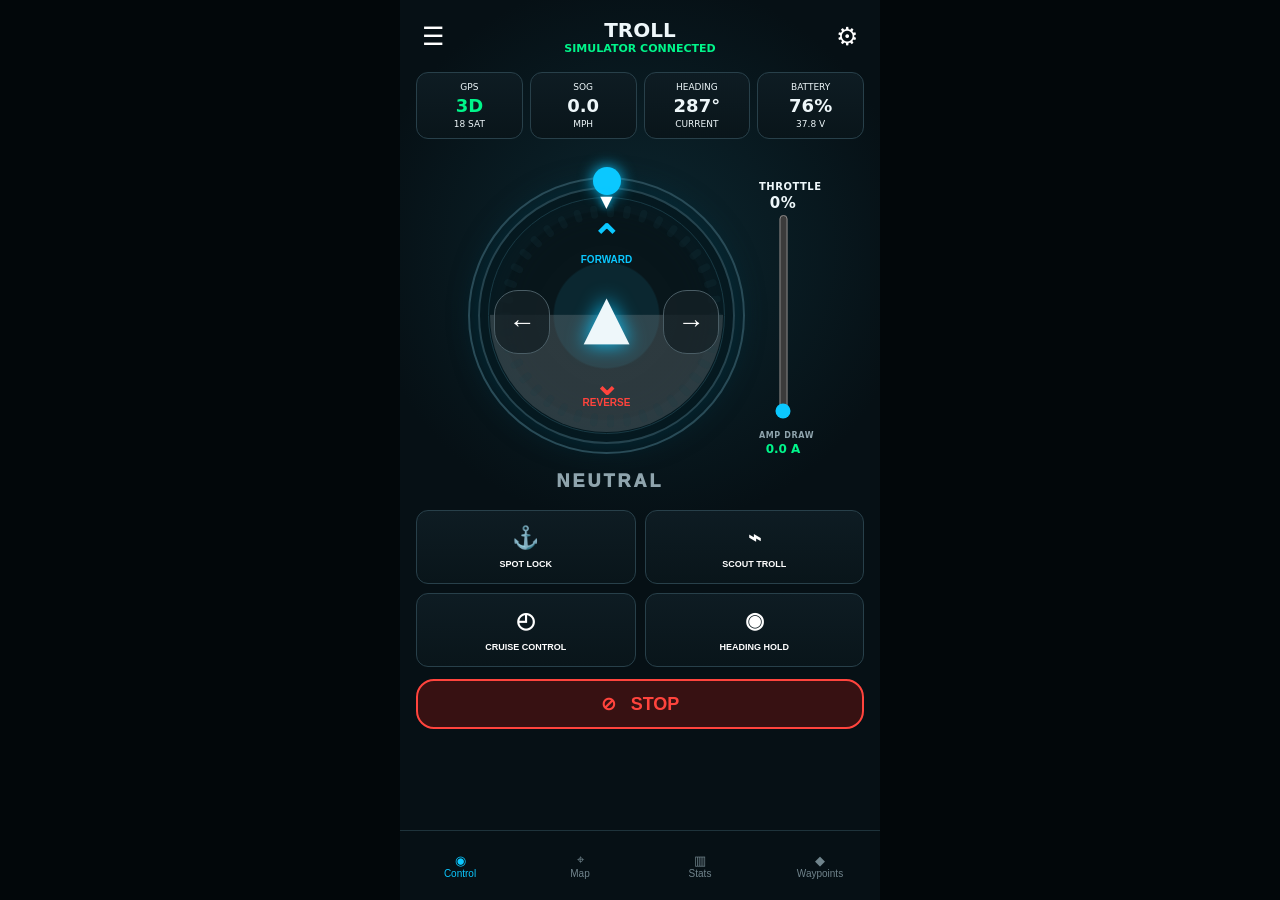
==== index.html @ 9b7d333a "Add Go-To tuning, Spot Lock correction display, steering guard, and resume UI" ====
<!doctype html><html><head><meta charset="utf-8"><meta name="viewport" content="width=device-width,initial-scale=1,viewport-fit=cover"><meta name="theme-color" content="#061015"><meta http-equiv="Cache-Control" content="no-cache, no-store, must-revalidate"><meta http-equiv="Pragma" content="no-cache"><meta http-equiv="Expires" content="0"><title>TROLL Control</title><link rel="stylesheet" href="style.css?v=230"><link rel="manifest" href="manifest.webmanifest"></head><body><div class="app">
<header><button id="menu" class="icon">☰</button><div><b>TROLL</b><span id="connectionStatus">SIMULATOR CONNECTED</span></div><button id="settingsBtn" class="icon">⚙</button></header>
<section class="telemetry"><div class="helpable" data-help="GPS Status|Shows GPS fix quality and satellite count."><small>GPS</small><strong>3D</strong><em>18 SAT</em></div><div><small>SOG</small><strong id="sog">0.0</strong><em>MPH</em></div><div><small>HEADING</small><strong id="heading">287°</strong><em>CURRENT</em></div><div id="batteryCard" class="helpable" data-help="Battery|Tap for the full Bluetooth battery dashboard."><small>BATTERY</small><strong>76%</strong><em>37.8 V</em></div></section>
<main id="controlPage" class="screen"><div class="helmWrap"><div id="helm" class="helm"><div id="steerLimitShade" class="steerLimitShade"></div><div id="thrustRing" class="thrustRing"></div><div id="steerRing" class="steerRing"><div id="steerKnob" class="steerKnob"></div><div id="headingMarker" class="headingMarker">▼</div></div><button id="forward" class="drive forward helpable" data-help="Forward / Speed Up|Tap to select forward. If currently moving in reverse, thrust ramps to zero before the steering assembly flips 180° and forward thrust begins. Additional taps raise throttle.">⌃<span>FORWARD</span></button><button id="left" class="turn left helpable" data-help="Steer Left|Tap to move desired motor direction 10° left.">←</button><div id="desiredArrow" class="boat">▲</div><button id="right" class="turn right helpable" data-help="Steer Right|Tap to move desired motor direction 10° right.">→</button><button id="reverse" class="drive reverse helpable" data-help="Reverse|If moving forward, thrust ramps smoothly to zero before the steering assembly flips 180° and reverse thrust begins.">⌄<span>REVERSE</span></button></div><div class="speed"><label>THROTTLE <b id="speedVal">0%</b></label><input id="speed" type="range" min="0" max="100" value="0"><div class="ampDraw"><span>AMP DRAW</span><b id="liveAmps">0.0 A</b></div></div></div>
<button type="button" class="direction" id="direction" aria-live="polite">NEUTRAL</button>
   <section id="spotLockPanel" class="spotLockPanel hidden" aria-live="polite">
     <div class="spotLockHead">
       <div><small>GPS ANCHOR</small><b>SPOT LOCK ACTIVE</b></div>
       <button type="button" id="exitSpotLock">EXIT SPOT LOCK</button>
     </div>
     <div class="spotField" id="spotField">
       <div class="spotRing ring10"><span>10 ft</span></div>
       <div class="spotRing ring6"><span>6 ft</span></div>
       <div class="spotRing ring3"><span>3 ft</span></div>
       <div class="spotX">×</div>
       <div id="spotBoatDot" class="spotBoatDot"></div>
     </div>
     <div class="spotDistance"><small>DISTANCE FROM LOCK POINT</small><b id="spotDistance">0.0 ft</b></div>
     <div class="spotCorrection">
       <div><small>SPOT LOCK STATUS</small><b id="spotAction">HOLDING</b></div>
       <div><small>CORRECTION THRUST</small><b id="spotThrust">0%</b></div>
     </div>
     <div class="accuracyBtns">
       <button type="button" data-accuracy="high">HIGH<span>3 ft</span></button>
       <button type="button" data-accuracy="medium" class="active">MEDIUM<span>6 ft</span></button>
       <button type="button" data-accuracy="low">LOW<span>10 ft</span></button>
     </div>
     <p class="spotNote"><b>Accuracy vs battery:</b> High accuracy uses more battery. Medium balances holding and power use. Low uses less battery.</p>
     <p class="spotNote muted">High aims to remain inside the green 3 ft circle, Medium inside the yellow 6 ft circle, and Low inside the red 10 ft circle.</p>
   </section><div class="modes">
      <button id="anchor" class="helpable" data-help="Spot Lock|Captures the current GPS position and opens the Spot Lock tracking screen. Steering and throttle are locked while Spot Lock controls the motor.">⚓<span>SPOT LOCK</span></button>
      <button id="zig" class="helpable" data-help="Scout Troll|Runs a repeating search pattern: 75 ft at 1:30, then 50 ft at 9:00. Starts at 50% throttle; adjust throttle with the slider. Tap SCOUT TROLL or the flashing autopilot status to cancel.">⌁<span>SCOUT TROLL</span></button>
      <button id="cruise" class="helpable" data-help="Cruise Control|Maintains the commanded propulsion speed until you change speed, press Cruise Control again, activate another mode, or press STOP.">◴<span>CRUISE CONTROL</span></button>
      <button id="hold" class="helpable" data-help="Heading Hold|Maintains the selected compass heading while you control propulsion speed. Disabled while another autopilot mode is active.">◉<span>HEADING HOLD</span></button>
    </div><button id="resumeAuto" class="resumeAuto hidden" type="button">↻ RESUME AUTOPILOT (30s)</button><button id="stop" class="stop helpable" data-help="Emergency Stop|Immediately commands zero propulsion and exits active propulsion modes.">⊘ &nbsp; STOP</button></main>
<section id="batteryPage" class="screen page hidden"><button class="back backRed">BACK</button><h2>BATTERY</h2><div class="soc"><div><b>76%</b><span>STATE OF CHARGE</span></div></div><div class="batteryGrid"><article><small>VOLTAGE</small><b>37.8 V</b></article><article><small>CURRENT</small><b id="amps">0.0 A</b></article><article><small>POWER</small><b id="watts">0 W</b></article><article><small>EST. RUNTIME</small><b id="runtime">--</b></article></div><p class="note">Simulator data for now. Bluetooth BMS integration will replace these values when we identify the battery protocol.</p></section>
<section id="mapPage" class="screen page hidden"><button class="back backRed">BACK</button><h2>MAP</h2><div class="mapMock"><svg id="routeSvg" class="routeSvg" aria-hidden="true"><line id="routePath" x1="0" y1="0" x2="0" y2="0"></line></svg><div class="mapBoat">▲</div><button class="wp wp1" data-wp="Rock Pile">●</button><button class="wp wp2" data-wp="Creek Mouth">●</button><button class="wp wp3" data-wp="Trout Hole">●</button><b>SIMULATED TROLL GPS MAP</b><span>Tap a waypoint marker for navigation info.</span></div><div id="waypointCard" class="waypointCard hidden"><div><small>WAYPOINT</small><h3 id="wpName">Rock Pile</h3></div><button id="closeWp">×</button><div class="wpInfo"><span>COORDINATES<b id="wpCoords">30.12345, -83.45678</b></span><span>DISTANCE<b id="wpDistance">286 ft</b></span><span>BEARING<b id="wpBearing">042°</b></span></div><button id="goTo" class="goTo">GO TO</button><small id="goNote">Available within 500 ft</small></div><div class="panel"><b>Boat GPS</b><span>Simulator • GPS 3D • 18 satellites</span></div></section>
<section id="statsPage" class="screen page hidden"><button class="back backRed">BACK</button><h2>TRIP STATS</h2><div class="statsGrid"><article><small>DISTANCE</small><b>0.0 mi</b></article><article><small>RUN TIME</small><b>00:00</b></article><article><small>AVG SPEED</small><b>0.0 mph</b></article><article><small>MAX SPEED</small><b>0.0 mph</b></article><article><small>ENERGY</small><b>0 Wh</b></article><article><small>ANCHOR TIME</small><b>00:00</b></article></div><button class="wide">RESET TRIP</button></section>
<section id="waypointsPage" class="screen page hidden"><button class="back backRed">BACK</button><h2>WAYPOINTS</h2><button class="primary">＋ SAVE CURRENT POSITION</button><div class="empty"><b>No saved waypoints yet</b><span>Saved fishing spots, ramps and anchor positions will appear here.</span></div></section>
<section id="settingsPage" class="screen page hidden"><button class="back backRed">BACK</button><h2>SETTINGS</h2><div class="settingsList"><article><b>Color Theme</b><div class="themeBtns"><button data-theme="dark" class="theme active">Dark</button><button data-theme="classic" class="theme">Classic</button><button data-theme="gunmetal" class="theme">Gun Metal</button><button data-theme="deepsea" class="theme">Deep Sea</button><button data-theme="nightvision" class="theme">Night Vision</button><button data-theme="highvis" class="theme">High Vis</button></div></article><article><b>Speed Units</b><div class="toggleBtns"><button data-unit="mph" class="unit active">MPH</button><button data-unit="knots" class="unit">KNOTS</button></div></article><article><label for="throttleStep"><b>Throttle Step</b></label><div class="settingControl"><select id="throttleStep"><option value="5">5% per tap</option><option value="10" selected>10% per tap</option><option value="15">15% per tap</option><option value="20">20% per tap</option></select></div></article>
<article><label for="gotoRadius"><b>Go-To Safety Radius</b></label><div class="settingControl inlineSetting"><input id="gotoRadius" type="number" min="5" max="1000" step="5" value="500"><span>ft</span></div></article>
<article><label for="gotoMaxThrottle"><b>Go-To Max Throttle</b></label><div class="settingControl inlineSetting"><input id="gotoMaxThrottle" type="number" min="20" max="80" step="5" value="60"><span>%</span></div></article>
<article><label for="gotoSlowdownDistance"><b>Go-To Slowdown Distance</b></label><div class="settingControl inlineSetting"><input id="gotoSlowdownDistance" type="number" min="10" max="100" step="5" value="25"><span>ft</span></div></article>
<article><label for="reverseSeconds"><b>Direction Change Ramp</b></label><div class="settingControl inlineSetting"><input id="reverseSeconds" type="number" min="2" max="10" step="1" value="5"><span>seconds</span></div></article>
<article><label for="steerStep"><b>Steering Step</b></label><div class="settingControl"><select id="steerStep"><option value="5">5° per tap</option><option value="10" selected>10° per tap</option><option value="15">15° per tap</option><option value="20">20° per tap</option></select></div></article><article><label for="autoSteerSeconds"><b>Autopilot Steering Ramp</b></label><div class="settingControl inlineSetting"><input id="autoSteerSeconds" type="number" min="2" max="15" step="1" value="5"><span>seconds</span></div><small class="settingHint">Waypoint and Scout Troll heading changes use this smooth steering time. Spot Lock and manual steering remain fast.</small></article>
<article><label for="steeringFaultTolerance"><b>Steering Fault Tolerance</b></label><div class="settingControl inlineSetting"><input id="steeringFaultTolerance" type="number" min="5" max="30" step="1" value="15"><span>°</span></div><small class="settingHint">If reported motor angle stays outside this tolerance for 2 seconds, propulsion is stopped.</small></article>
<article><label for="signalLossSeconds"><b>Signal-Loss Ramp Down</b></label><div class="settingControl inlineSetting"><input id="signalLossSeconds" type="number" min="2" max="10" step="1" value="5"><span>seconds</span></div><small class="settingHint">Default: smoothly reduce thrust to zero, then require manual control until signal returns.</small></article>
<article><b>Signal-Loss Test</b><button type="button" id="simulateSignal" class="signalTest">SIMULATE SIGNAL LOSS</button></article>
<article><b>Motor Steering Calibration</b><span id="homeOffsetStatus">Home offset: 0°</span><button type="button" id="calibrateSteering" class="calibrateBtn">CALIBRATE MOTOR STEERING</button><small class="settingHint">Sets the motor's true straight-ahead position for this boat and mount.</small></article>
<article><b>Motor Controller</b><span>Simulator</span></article><article><b>Battery BMS</b><span>Not connected</span></article><small class="buildTag">BUILD v0.23.0</small></div></section>
<div id="menuDrawer" class="drawer hidden"><div class="drawerHead"><b>TROLL MENU</b><button id="closeMenu">×</button></div><button data-open="controlPage">◉ Control</button><button data-open="mapPage">⌖ Map</button><button data-open="waypointsPage">◆ Waypoints</button><button data-open="statsPage">▥ Trip Stats</button><button data-open="batteryPage">▰ Battery</button><button data-open="settingsPage">⚙ Settings</button></div><div id="drawerShade" class="drawerShade hidden"></div>
<nav><button data-page="controlPage" class="active">◉<span>Control</span></button><button data-page="mapPage">⌖<span>Map</span></button><button data-page="statsPage">▥<span>Stats</span></button><button data-page="waypointsPage">◆<span>Waypoints</span></button></nav></div>
<div id="calibrationOverlay" class="overlay hidden"><div class="calibrationCard">
  <div id="calStepWarn">
    <small>STEERING CALIBRATION</small>
    <h3>Clear the motor before calibration</h3>
    <p>The motor steering will rotate during calibration. Confirm the motor, shaft, prop area, wiring and surrounding space are clear of obstructions.</p>
    <p class="calSafety">Propulsion will be forced to ZERO during this procedure.</p>
    <div class="calActions"><button type="button" id="calCancel" class="calSecondary">CANCEL</button><button type="button" id="calStart" class="calPrimary">START CALIBRATION</button></div>
  </div>
  <div id="calStepSweep" class="hidden">
    <small>CALIBRATING</small>
    <h3>Finding steering reference…</h3>
    <div class="calDial"><div id="calNeedle">▲</div></div>
    <b id="calAngle">0°</b>
    <p>The steering system is rotating through its reference sweep, then returning to factory home.</p>
  </div>
  <div id="calStepAdjust" class="hidden">
    <small>ALIGN HOME</small>
    <h3>Point the motor directly forward</h3>
    <p>Use LEFT / RIGHT until the motor is aimed straight ahead with the centerline of the boat.</p>
    <div class="calAdjust"><button type="button" id="calLeft">← LEFT</button><div><b id="calOffset">0°</b><span>HOME OFFSET</span></div><button type="button" id="calRight">RIGHT →</button></div>
    <button type="button" id="calConfirm" class="calPrimary full">CONFIRM NEW HOME</button>
  </div>
  <div id="calStepConfirm" class="hidden">
    <small>CONFIRM HOME</small>
    <h3>Save this as direct forward?</h3>
    <p>This position will become the new HOME / 0° steering position for this trolling motor mount.</p>
    <div class="calActions"><button type="button" id="calNo" class="calSecondary">NO</button><button type="button" id="calYes" class="calPrimary">YES — SAVE HOME</button></div>
  </div>
</div></div>
<div id="helpOverlay" class="overlay hidden"><div class="helpCard"><small>PRESS & HOLD HELP</small><h3 id="helpTitle"></h3><p id="helpText"></p><button id="helpClose">GOT IT</button></div></div><script>if("serviceWorker"in navigator){navigator.serviceWorker.getRegistrations().then(rs=>rs.forEach(r=>r.unregister()));}if("caches"in window){caches.keys().then(ks=>ks.forEach(k=>caches.delete(k)));}</script><script src="app.js?v=230"></script></body></html>
---- style.css ----
:root{--bg:#061015;--panel:#0b171d;--line:#28404a;--cyan:#0bc8ff;--green:#00f58a;--red:#ff443d;--text:#eef7fa;--muted:#8fa4ad}*{box-sizing:border-box}button{touch-action:manipulation}body{margin:0;background:#02070a;color:var(--text);font-family:system-ui,-apple-system,Segoe UI,sans-serif}.app{max-width:480px;min-height:100dvh;margin:auto;background:radial-gradient(circle at 50% 28%,#0c2730 0,#061015 40%);padding:env(safe-area-inset-top) 16px calc(76px + env(safe-area-inset-bottom))}header{height:72px;display:flex;align-items:center;justify-content:space-between;text-align:center}header b{display:block;font-size:20px}header span{display:block;color:var(--green);font-size:11px;font-weight:800}.icon{background:none;border:0;color:white;font-size:25px}.telemetry{display:grid;grid-template-columns:repeat(4,1fr);gap:7px}.telemetry div,.modes button,.wide,.batteryGrid article,.statsGrid article,.panel,.settingsList article{background:linear-gradient(#0e1c23,#09151a);border:1px solid var(--line);border-radius:12px;text-align:center}.telemetry div{padding:9px 3px}.telemetry small,.telemetry em{display:block;font-style:normal;font-size:9px}.telemetry strong{display:block;font-size:18px;margin:3px 0}.telemetry div:first-child strong{color:var(--green)}.helmWrap{display:flex;align-items:center;justify-content:center;gap:8px;margin:22px 0 8px}.helm{width:min(76vw,310px);aspect-ratio:1;border-radius:50%;position:relative;border:2px solid #24434e;box-shadow:inset 0 0 45px #001820,0 0 28px #002b38;background:radial-gradient(circle,#0b2730 0 29%,#08161b 30% 58%,#0a1b21 59%)}.helm:before{content:"";position:absolute;inset:8px;border-radius:50%;border:1px solid #183944}.thrustRing{position:absolute;inset:11px;border-radius:50%;z-index:1;pointer-events:none;opacity:.18}.steerRing{position:absolute;inset:-12px;border-radius:50%;border:2px solid #294b57;z-index:5;pointer-events:none}.steerKnob{position:absolute;left:50%;top:-8px;width:20px;height:20px;border-radius:50%;background:var(--cyan);box-shadow:0 0 15px var(--cyan);transform:translateX(-50%);pointer-events:auto;touch-action:none}.headingMarker{position:absolute;left:50%;top:10px;transform:translateX(-50%);color:#fff;font-size:16px;text-shadow:0 0 8px var(--cyan);pointer-events:none}.drive{position:absolute;left:50%;transform:translateX(-50%);font-weight:900;text-align:center;z-index:2;background:none;border:0}.forward{top:24px;color:var(--cyan);font-size:36px}.reverse{bottom:22px;color:var(--red);font-size:30px}.drive span{font-size:10px;display:block}.turn{position:absolute;top:40%;width:60px;height:70px;border-radius:24px;background:#152126cc;color:white;border:1px solid #4a5d65;font-size:34px;z-index:3}.left{left:14px}.right{right:14px}.boat{position:absolute;left:50%;top:50%;transform:translate(-50%,-50%);font-size:60px;text-shadow:0 0 20px var(--cyan)}.speed{width:48px;text-align:center}.speed label{font-size:10px}.speed label b{display:block;font-size:15px}.speed input{writing-mode:vertical-lr;direction:rtl;height:205px;width:35px;accent-color:var(--cyan)}.direction{text-align:center;font-size:11px;font-weight:900;color:var(--muted);letter-spacing:2px;margin-bottom:12px}.direction.forwardDir{color:var(--cyan)}.direction.reverseDir{color:var(--red)}.modes{display:grid;grid-template-columns:1fr 1.25fr 1fr;gap:9px}.modes button{height:78px;color:white;font-weight:800;font-size:22px}.modes span{display:block;font-size:9px;margin-top:8px}.modes button.on{border-color:var(--green);box-shadow:0 0 18px #00f58a44;color:var(--green)}.wide,.stop,.primary{width:100%;height:50px;margin-top:12px;color:white;font-weight:800}.stop{border:2px solid var(--red);background:#371112;border-radius:18px;color:var(--red);font-size:18px}.page{padding-top:10px}.page h2{text-align:center;margin:20px 0}.hidden{display:none!important}.back{background:none;border:0;color:var(--cyan)}.soc{margin:30px auto;width:190px;height:190px;border-radius:50%;padding:16px;background:conic-gradient(var(--green) 0 76%,#20333a 76%);display:grid;place-items:center}.soc>div{width:100%;height:100%;border-radius:50%;background:#071116;display:grid;place-content:center;text-align:center}.soc b{font-size:42px}.soc span{font-size:10px;color:var(--muted)}.batteryGrid,.statsGrid{display:grid;grid-template-columns:1fr 1fr;gap:10px}.batteryGrid article,.statsGrid article{padding:18px}.batteryGrid small,.batteryGrid b,.statsGrid small,.statsGrid b{display:block}.note{color:var(--muted);font-size:12px;line-height:1.5}.mapMock{height:390px;border:1px solid var(--line);border-radius:18px;position:relative;overflow:hidden;background:linear-gradient(135deg,#092b35,#0c4c59);display:grid;place-content:end center;text-align:center;padding:24px}.mapMock:before,.mapMock:after{content:"";position:absolute;border:1px solid #1d7383;border-radius:45%;width:500px;height:150px;left:-100px}.mapMock:before{top:70px;transform:rotate(-12deg)}.mapMock:after{top:210px;transform:rotate(14deg)}.anchorPin,.mapBoat{position:absolute;font-size:36px}.anchorPin{left:38%;top:39%;color:var(--green)}.mapBoat{left:56%;top:50%;color:white}.mapMock b,.mapMock span{z-index:2}.mapMock span,.panel span,.settingsList span,.empty span{display:block;color:var(--muted);font-size:12px}.panel{margin-top:12px;padding:16px}.statsGrid article b{font-size:22px;margin-top:5px}.primary{background:#073846;border:1px solid var(--cyan);border-radius:14px;color:var(--cyan)}.empty{text-align:center;margin:80px 20px}.empty span{margin-top:8px}.settingsList{display:grid;gap:10px}.settingsList article{padding:17px;text-align:left}.settingsList article span{margin-top:4px;color:var(--cyan)}nav{position:fixed;bottom:0;left:50%;transform:translateX(-50%);width:min(480px,100%);height:70px;background:#071116ee;border-top:1px solid #1e333b;display:grid;grid-template-columns:repeat(4,1fr);padding-bottom:env(safe-area-inset-bottom);z-index:20}nav button{border:0;background:none;color:#70848c}nav button span{display:block;font-size:10px}nav .active{color:var(--cyan)}.overlay{position:fixed;inset:0;background:#000b;z-index:100;display:grid;place-items:center;padding:28px}.helpCard{width:min(390px,100%);background:#0b171d;border:1px solid #31515e;border-radius:20px;padding:22px;box-shadow:0 15px 60px #000}.helpCard small{color:var(--cyan);font-weight:900}.helpCard h3{margin-bottom:8px}.helpCard p{color:#b7c6cc;line-height:1.5}.helpCard button{width:100%;padding:13px;border-radius:12px;border:1px solid var(--cyan);background:#07303b;color:var(--cyan);font-weight:900}@media(max-width:380px){.helm{width:265px}.speed input{height:185px}}.thrustDot{position:absolute;width:7px;height:13px;border-radius:4px;background:#173b47;left:50%;top:50%;transform-origin:50% 0}.thrustDot.on{background:var(--cyan);box-shadow:0 0 7px #0bc8ff}.drive{line-height:.85}.drive span{margin-top:1px}.turn{font-size:27px;width:56px;height:64px}
.backRed{background:#381112!important;border:1px solid var(--red)!important;color:var(--red)!important;border-radius:10px!important;padding:9px 18px!important;font-weight:900!important;min-width:78px}.boat{transform:translate(-50%,-50%) rotate(0deg);transform-origin:50% 50%;transition:transform .12s linear}.wp{position:absolute;width:32px;height:32px;border-radius:50%;border:2px solid #fff;background:#063946;color:var(--cyan);font-size:22px;z-index:4;box-shadow:0 0 12px #0bc8ff}.wp1{left:24%;top:24%}.wp2{right:20%;top:39%}.wp3{left:40%;top:56%}.routeLine{display:none;position:absolute;left:50%;top:50%;width:140px;border-top:2px dashed var(--green);transform:rotate(-35deg);transform-origin:left center}.routeLine.on{display:block}.waypointCard{margin-top:10px;background:#0b171d;border:1px solid #31515e;border-radius:16px;padding:15px;position:relative}.waypointCard h3{margin:3px 0 12px}.waypointCard>button#closeWp{position:absolute;right:10px;top:8px;background:none;border:0;color:white;font-size:24px}.wpInfo{display:grid;grid-template-columns:1.5fr 1fr 1fr;gap:6px}.wpInfo span{font-size:8px;color:var(--muted)}.wpInfo b{display:block;color:white;font-size:11px;margin-top:4px}.goTo{width:100%;height:46px;border-radius:12px;border:1px solid var(--green);background:#073225;color:var(--green);font-weight:900;margin-top:13px}.goTo:disabled{border-color:#46565c;color:#66777e;background:#111b1f}.waypointCard>small{color:var(--muted)}.navigating{color:var(--green)!important}
.drawerShade{position:fixed;inset:0;background:#0009;z-index:49}.drawer{position:fixed;z-index:50;top:0;bottom:0;left:max(0px,calc(50% - 240px));width:min(320px,82vw);background:#08151b;border-right:1px solid var(--line);padding:22px 16px}.drawerHead{display:flex;align-items:center;justify-content:space-between;margin:10px 0 22px}.drawerHead button{border:0;background:none;color:white;font-size:30px}.drawer>button{display:block;width:100%;height:54px;text-align:left;padding:0 14px;margin:6px 0;border:1px solid var(--line);border-radius:12px;background:#0d1c22;color:white;font-weight:800}.themeBtns,.toggleBtns{display:flex;gap:6px;flex-wrap:wrap;margin-top:10px}.themeBtns button,.toggleBtns button{border:1px solid var(--line);background:#101e24;color:var(--muted);border-radius:9px;padding:9px 12px;font-weight:800}.themeBtns button.active,.toggleBtns button.active{border-color:var(--cyan);color:var(--cyan)}.thrustDot.green.on{background:#00e887;box-shadow:0 0 7px #00e887}.thrustDot.yellow.on{background:#ffd33d;box-shadow:0 0 7px #ffd33d}.thrustDot.red.on{background:#ff443d;box-shadow:0 0 7px #ff443d}
.direction{font-size:18px!important;font-weight:1000!important;letter-spacing:3px!important;margin-top:2px;margin-bottom:14px}.direction.forwardDir{color:var(--green)!important}.direction.reverseDir{color:var(--red)!important}
.thrustDot.green.on{background:#00e887!important;box-shadow:0 0 8px #00e887!important}.thrustDot.yellow.on{background:#ffd33d!important;box-shadow:0 0 8px #ffd33d!important}.thrustDot.red.on{background:#ff443d!important;box-shadow:0 0 8px #ff443d!important}
/* v0.11 */
.thrustRing{opacity:1!important}
.thrustDot{opacity:.20}
.thrustDot.on{opacity:1!important;filter:brightness(1.5) saturate(1.15)}
.thrustDot.green.on{box-shadow:0 0 12px #00e887,0 0 5px #00e887!important}
.thrustDot.yellow.on{box-shadow:0 0 12px #ffd33d,0 0 5px #ffd33d!important}
.thrustDot.red.on{box-shadow:0 0 12px #ff443d,0 0 5px #ff443d!important}
.routeSvg{position:absolute;inset:0;width:100%;height:100%;z-index:3;pointer-events:none;display:none}
.routeSvg.on{display:block}
.routeSvg line{stroke:var(--green);stroke-width:2.5;stroke-dasharray:7 5;stroke-linecap:round;filter:drop-shadow(0 0 4px var(--green))}
.mapBoat{z-index:4}
.settingControl{margin-top:10px}
.settingControl select,.settingControl input{width:100%;min-height:44px;border:1px solid var(--line);border-radius:10px;background:#0b171d;color:var(--text);font:inherit;font-weight:800;padding:10px 12px;outline:none}
.settingControl select:focus,.settingControl input:focus{border-color:var(--cyan);box-shadow:0 0 0 2px color-mix(in srgb,var(--cyan) 25%,transparent)}
.inlineSetting{display:flex;align-items:center;gap:10px}
.inlineSetting input{flex:1}
.inlineSetting span{margin:0!important;min-width:64px;font-size:14px!important;color:var(--cyan)!important;font-weight:800}
.settingsList article>label{display:block}

/* v0.12 autopilot state */
.direction{display:block;width:100%;border:0;background:transparent;min-height:34px;padding:3px 6px;cursor:default}
.direction.autopilotExit{color:#ffd33d!important;font-size:19px!important;font-weight:1000!important;cursor:pointer;animation:cautionBlink 1.05s steps(1,end) infinite;text-shadow:0 0 10px #ffd33d}
@keyframes cautionBlink{0%,54%{opacity:1}55%,100%{opacity:.28}}
.turn:disabled,#center:disabled{opacity:.28!important;filter:grayscale(.55);cursor:not-allowed}
.helm.autopilotSteering .steerKnob{opacity:.28;box-shadow:none!important;pointer-events:none!important}
.helm.autopilotSteering .headingMarker{color:#ffd33d;text-shadow:0 0 9px #ffd33d}
@media (prefers-reduced-motion:reduce){.direction.autopilotExit{animation:none}}

/* v0.13 steering marker + signal-loss state */
.steerKnob,.headingMarker{margin:0!important;transform:translate(-50%,-50%)}
.direction.noSignal{color:var(--red)!important;font-size:18px!important;font-weight:1000!important;animation:dangerBlink .9s steps(1,end) infinite;text-shadow:0 0 11px var(--red)}
@keyframes dangerBlink{0%,52%{opacity:1}53%,100%{opacity:.25}}
header span.noSignalStatus{color:var(--red)!important;animation:dangerBlink .9s steps(1,end) infinite}
.motorLocked{opacity:.28!important;filter:grayscale(.65);cursor:not-allowed!important}
.signalTest{width:100%;min-height:46px;margin-top:10px;border-radius:10px;border:1px solid var(--red);background:#351012;color:var(--red);font-weight:900}
.signalTest.restore{border-color:var(--green);background:#073225;color:var(--green)}
.settingHint{display:block;margin-top:8px;color:var(--muted);font-size:11px;line-height:1.35}
@media (prefers-reduced-motion:reduce){.direction.noSignal,header span.noSignalStatus{animation:none}}

/* v0.14 steering calibration */
.calibrateBtn{width:100%;min-height:46px;margin-top:10px;border-radius:10px;border:1px solid var(--cyan);background:#07303b;color:var(--cyan);font-weight:900}
.calibrationCard{width:min(400px,100%);background:#0b171d;border:1px solid #31515e;border-radius:20px;padding:22px;box-shadow:0 15px 60px #000}
.calibrationCard small{color:var(--cyan);font-weight:900;letter-spacing:1px}
.calibrationCard h3{margin:8px 0 10px}
.calibrationCard p{color:#b7c6cc;line-height:1.45}
.calSafety{color:#ffd33d!important;font-weight:800}
.calActions{display:grid;grid-template-columns:1fr 1.4fr;gap:10px;margin-top:18px}
.calPrimary,.calSecondary{min-height:48px;border-radius:12px;font-weight:900}
.calPrimary{border:1px solid var(--cyan);background:#07303b;color:var(--cyan)}
.calSecondary{border:1px solid var(--line);background:#101e24;color:var(--text)}
.calPrimary.full{width:100%;margin-top:18px}
.calDial{width:150px;height:150px;margin:22px auto 10px;border:2px solid var(--line);border-radius:50%;position:relative;display:grid;place-items:center;background:#071116}
#calNeedle{font-size:42px;color:var(--cyan);transform-origin:50% 50%;transition:transform .08s linear;text-shadow:0 0 12px var(--cyan)}
#calAngle{display:block;text-align:center;font-size:26px;color:var(--cyan)}
.calAdjust{display:grid;grid-template-columns:1fr 90px 1fr;align-items:center;gap:10px;margin:18px 0}
.calAdjust button{min-height:52px;border-radius:12px;border:1px solid var(--line);background:#101e24;color:var(--text);font-weight:900}
.calAdjust div{text-align:center}.calAdjust b,.calAdjust span{display:block}.calAdjust b{font-size:24px;color:var(--cyan)}.calAdjust span{font-size:9px;color:var(--muted);margin-top:4px}
.calibrationLock{opacity:.3!important;pointer-events:none!important}

/* v0.15 themes + autopilot locks */
.modes button:disabled{opacity:.28!important;filter:grayscale(.6);cursor:not-allowed!important}
body[data-theme="classic"]{
  --bg:#f5f7f9;--panel:#ffffff;--line:#c8d0d7;--cyan:#006fa3;--green:#008a57;--red:#c62828;--text:#172027;--muted:#66717a;
  background:#e9edf0;color:var(--text)
}
body[data-theme="classic"] .app{background:linear-gradient(#f9fbfc,#eef2f4)}
body[data-theme="classic"] .telemetry div,
body[data-theme="classic"] .modes button,
body[data-theme="classic"] .wide,
body[data-theme="classic"] .batteryGrid article,
body[data-theme="classic"] .statsGrid article,
body[data-theme="classic"] .panel,
body[data-theme="classic"] .settingsList article{background:#fff;border-color:var(--line);color:var(--text)}
body[data-theme="classic"] .helm{background:radial-gradient(circle,#eaf3f6 0 29%,#f6f8f9 30% 58%,#edf2f4 59%);border-color:#aebbc3;box-shadow:inset 0 0 35px #d9e4e8}
body[data-theme="classic"] .turn{background:#fff;color:#1e2a31;border-color:#b4c0c7}
body[data-theme="classic"] nav{background:#fff;border-color:#cfd6db}
body[data-theme="classic"] .drawer,
body[data-theme="classic"] .calibrationCard,
body[data-theme="classic"] .helpCard,
body[data-theme="classic"] .waypointCard{background:#fff;color:var(--text);border-color:var(--line)}
body[data-theme="classic"] .drawer>button,
body[data-theme="classic"] .settingControl select,
body[data-theme="classic"] .settingControl input,
body[data-theme="classic"] .calSecondary,
body[data-theme="classic"] .calAdjust button{background:#f3f5f6;color:var(--text);border-color:var(--line)}
body[data-theme="classic"] .icon{color:#172027}
body[data-theme="classic"] .soc>div{background:#fff}
body[data-theme="classic"] .stop{background:#fff0f0}
body[data-theme="classic"] .direction{color:#3f4b53}
body[data-theme="classic"] .calibrationCard p,
body[data-theme="classic"] .helpCard p{color:#526069}

body[data-theme="gunmetal"]{
  --bg:#2b2f33;--panel:#353a3f;--line:#626a70;--cyan:#7ec8e3;--green:#56d39b;--red:#ff6a64;--text:#f1f3f4;--muted:#aab1b6;
  background:#1e2124;color:var(--text)
}
body[data-theme="gunmetal"] .app{background:radial-gradient(circle at 50% 28%,#454b50 0,#2b2f33 46%)}
body[data-theme="gunmetal"] .telemetry div,
body[data-theme="gunmetal"] .modes button,
body[data-theme="gunmetal"] .wide,
body[data-theme="gunmetal"] .batteryGrid article,
body[data-theme="gunmetal"] .statsGrid article,
body[data-theme="gunmetal"] .panel,
body[data-theme="gunmetal"] .settingsList article{background:linear-gradient(#3b4146,#30353a);border-color:#596168}
body[data-theme="gunmetal"] .helm{background:radial-gradient(circle,#41484d 0 29%,#30353a 30% 58%,#3a4045 59%);border-color:#69737a;box-shadow:inset 0 0 40px #23272a}
body[data-theme="gunmetal"] .turn{background:#3e4449;color:#f1f3f4;border-color:#717b82}
body[data-theme="gunmetal"] nav{background:#292e32ee;border-color:#596168}
body[data-theme="gunmetal"] .drawer,
body[data-theme="gunmetal"] .calibrationCard,
body[data-theme="gunmetal"] .helpCard,
body[data-theme="gunmetal"] .waypointCard{background:#30353a;border-color:#626a70}
body[data-theme="gunmetal"] .drawer>button,
body[data-theme="gunmetal"] .settingControl select,
body[data-theme="gunmetal"] .settingControl input,
body[data-theme="gunmetal"] .calSecondary,
body[data-theme="gunmetal"] .calAdjust button{background:#3a4045;color:var(--text);border-color:#626a70}

/* v0.16 helm spacing */
.forward{top:34px!important}
.reverse{bottom:34px!important}

/* Deep Sea */
body[data-theme="deepsea"]{
  --bg:#061526;--panel:#0b2135;--line:#28516b;--cyan:#16d4e6;--green:#12d99b;--red:#ff5a52;--text:#edf9ff;--muted:#91aebd;
  background:#020a13;color:var(--text)
}
body[data-theme="deepsea"] .app{background:radial-gradient(circle at 50% 28%,#123752 0,#071a2b 45%,#061526 100%)}
body[data-theme="deepsea"] .telemetry div,
body[data-theme="deepsea"] .modes button,
body[data-theme="deepsea"] .batteryGrid article,
body[data-theme="deepsea"] .statsGrid article,
body[data-theme="deepsea"] .panel,
body[data-theme="deepsea"] .settingsList article{background:linear-gradient(#102b42,#0a1e30);border-color:#28516b}
body[data-theme="deepsea"] .helm{background:radial-gradient(circle,#12384a 0 29%,#0a2234 30% 58%,#0d2a3d 59%);border-color:#3b6d85;box-shadow:inset 0 0 42px #031520}
body[data-theme="deepsea"] .turn{background:#102b3ccc;border-color:#47758c}
body[data-theme="deepsea"] nav{background:#071724ee;border-color:#27465a}

/* Night Vision */
body[data-theme="nightvision"]{
  --bg:#030705;--panel:#08100b;--line:#24422f;--cyan:#54ff8b;--green:#54ff8b;--red:#ff4a45;--text:#d9ffe5;--muted:#7aa88a;
  background:#000;color:var(--text)
}
body[data-theme="nightvision"] .app{background:radial-gradient(circle at 50% 28%,#0d1c13 0,#030705 48%)}
body[data-theme="nightvision"] .telemetry div,
body[data-theme="nightvision"] .modes button,
body[data-theme="nightvision"] .batteryGrid article,
body[data-theme="nightvision"] .statsGrid article,
body[data-theme="nightvision"] .panel,
body[data-theme="nightvision"] .settingsList article{background:#08100b;border-color:#24422f}
body[data-theme="nightvision"] .helm{background:radial-gradient(circle,#102017 0 29%,#050b08 30% 58%,#0a130e 59%);border-color:#315c40;box-shadow:inset 0 0 40px #000}
body[data-theme="nightvision"] .turn{background:#0c1710;color:#d9ffe5;border-color:#315c40}
body[data-theme="nightvision"] nav{background:#030705f2;border-color:#24422f}
body[data-theme="nightvision"] .icon{color:#d9ffe5}

/* High Visibility */
body[data-theme="highvis"]{
  --bg:#17191b;--panel:#24272a;--line:#5f6367;--cyan:#ffc928;--green:#63e28f;--red:#ff514a;--text:#ffffff;--muted:#b8bdc2;
  background:#0d0e0f;color:var(--text)
}
body[data-theme="highvis"] .app{background:radial-gradient(circle at 50% 28%,#383b3e 0,#1a1c1e 48%)}
body[data-theme="highvis"] .telemetry div,
body[data-theme="highvis"] .modes button,
body[data-theme="highvis"] .batteryGrid article,
body[data-theme="highvis"] .statsGrid article,
body[data-theme="highvis"] .panel,
body[data-theme="highvis"] .settingsList article{background:linear-gradient(#2d3033,#222426);border-color:#656a6e}
body[data-theme="highvis"] .helm{background:radial-gradient(circle,#404346 0 29%,#232628 30% 58%,#303336 59%);border-color:#777d82;box-shadow:inset 0 0 40px #111}
body[data-theme="highvis"] .turn{background:#303336;color:#fff;border-color:#747a7f}
body[data-theme="highvis"] nav{background:#17191bf2;border-color:#565b5f}
body[data-theme="highvis"] .headingMarker{color:#ffc928;text-shadow:0 0 9px #ffc928}

/* v0.17 helm/throttle spacing */
.helmWrap{margin-top:36px!important}
.speed{margin-left:5px;transform:translateX(3px)}
.speed label{font-size:10px;font-weight:800;letter-spacing:.5px}
.ampDraw{margin-top:8px;text-align:center;white-space:nowrap}
.ampDraw span{display:block;font-size:8px;color:var(--muted);font-weight:800;letter-spacing:.6px}
.ampDraw b{display:block;font-size:12px;color:var(--green);margin-top:2px}
body[data-theme="classic"] .ampDraw b{color:#00784a}
body[data-theme="gunmetal"] .ampDraw b{color:#66dba4}
body[data-theme="deepsea"] .ampDraw b{color:#12d99b}
body[data-theme="nightvision"] .ampDraw b{color:#54ff8b}
body[data-theme="highvis"] .ampDraw b{color:#63e28f}

/* v0.17.1 helm horizontal position */
.helm{transform:translateX(12px)}

/* v0.17.2 helm sizing */
.helm{width:min(68.4vw,279px)!important}
.steerKnob{width:26px!important;height:26px!important}
@media(max-width:380px){.helm{width:239px!important}}

/* v0.17.3 helm/throttle separation */
.helm{transform:translateX(2px)!important}

/* v0.17.4 throttle position */
.speed{transform:translateX(8px)!important}

/* v0.17.5 full-helm steering + sizing */
.helm{width:min(62.93vw,257px)!important;transform:translateX(-3px)!important;touch-action:none}
.steerKnob{width:28px!important;height:28px!important}
@media(max-width:380px){.helm{width:220px!important}}

/* v0.18 control alignment + 2x2 autopilot modes */
.direction{
  display:block;
  width:min(62.93vw,257px);
  margin:0 auto 12px!important;
  transform:translateX(-30px);
}
.modes{
  display:grid!important;
  grid-template-columns:1fr 1fr!important;
  gap:9px!important;
}
.modes button{height:74px!important}
#zig.on{border-color:var(--cyan);box-shadow:0 0 18px #0bc8ff55;color:var(--cyan)}
@media(max-width:380px){
  .direction{width:220px;transform:translateX(-28px)}
}

/* v0.19 Scout Troll + status alignment */
.direction.autopilotExit{
  white-space:nowrap!important;
  font-size:10px!important;
  letter-spacing:1px!important;
}
#zig span{white-space:nowrap}

/* v0.20 Spot Lock screen */
.spotLockPanel{margin:24px 0 12px;text-align:center}
.spotLockHead{display:flex;align-items:center;justify-content:space-between;gap:10px;margin-bottom:12px}
.spotLockHead>div{text-align:left}.spotLockHead small,.spotLockHead b{display:block}
.spotLockHead small{font-size:9px;color:var(--muted);font-weight:800;letter-spacing:1px}
.spotLockHead b{font-size:16px;color:var(--green);margin-top:2px}
#exitSpotLock{border:1px solid var(--red);background:#351112;color:var(--red);border-radius:10px;padding:10px 12px;font-weight:900;font-size:10px}
.spotField{width:min(78vw,320px);aspect-ratio:1;margin:8px auto 10px;position:relative;border-radius:50%;background:radial-gradient(circle,#0b171d 0,#071116 68%,#041015 100%);border:1px solid var(--line);overflow:hidden}
.spotRing{position:absolute;left:50%;top:50%;transform:translate(-50%,-50%);border-radius:50%;pointer-events:none}
.spotRing span{position:absolute;right:4px;top:50%;transform:translateY(-50%);font-size:8px;font-weight:900;background:var(--bg);padding:1px 3px;border-radius:5px}
.ring10{width:88%;height:88%;border:2px solid #ff443d99}.ring10 span{color:var(--red)}
.ring6{width:53%;height:53%;border:2px solid #ffd33d99}.ring6 span{color:#ffd33d}
.ring3{width:27%;height:27%;border:2px solid #00f58a99}.ring3 span{color:var(--green)}
.spotX{position:absolute;left:50%;top:50%;transform:translate(-50%,-54%);font-size:46px;font-weight:300;color:#fff;line-height:1;text-shadow:0 0 14px #ffffff99}
.spotBoatDot{position:absolute;left:50%;top:50%;width:15px;height:15px;border-radius:50%;background:var(--cyan);border:2px solid #fff;box-shadow:0 0 12px var(--cyan);transform:translate(-50%,-50%);transition:left .45s linear,top .45s linear}
.spotDistance small,.spotDistance b{display:block}.spotDistance small{font-size:9px;color:var(--muted);font-weight:800;letter-spacing:.7px}.spotDistance b{font-size:26px;margin-top:2px}
.accuracyBtns{display:grid;grid-template-columns:repeat(3,1fr);gap:8px;margin-top:12px}
.accuracyBtns button{min-height:54px;border-radius:12px;border:1px solid var(--line);background:linear-gradient(#0e1c23,#09151a);color:var(--text);font-weight:900;font-size:11px}
.accuracyBtns button span{display:block;font-size:9px;color:var(--muted);margin-top:4px}
.accuracyBtns button.active{border-color:var(--green);box-shadow:0 0 14px #00f58a44;color:var(--green)}
.spotNote{font-size:10px;line-height:1.45;color:var(--text);margin:10px 4px 0}.spotNote.muted{color:var(--muted);margin-top:5px}
body[data-theme="classic"] .spotField{background:radial-gradient(circle,#fff 0,#f3f7f8 68%,#eaf0f2 100%)}
body[data-theme="classic"] .spotX{color:#172027;text-shadow:none}
body[data-theme="classic"] .accuracyBtns button{background:#fff;color:#172027}
body[data-theme="gunmetal"] .spotField{background:radial-gradient(circle,#3c4247 0,#2e3337 68%,#25292c 100%)}

/* v0.21 steering safety + Spot Lock cleanup */
.steerLimitShade{
  position:absolute;inset:10px;border-radius:50%;z-index:0;pointer-events:none;
}
.helm.forwardRange .steerLimitShade{
  background:linear-gradient(to bottom,transparent 0 49.5%,rgba(130,140,145,.30) 50% 100%);
}
.helm.reverseRange .steerLimitShade{
  background:linear-gradient(to bottom,rgba(130,140,145,.30) 0 50%,transparent 50.5% 100%);
}
.boat{z-index:2}
#controlPage.spotLockActive .modes{display:none!important}
#controlPage.spotLockActive .spotLockPanel{margin-top:8px!important}
#controlPage.spotLockActive .stop{margin-top:10px}

/* v0.22 settings help */
.settingsList article{position:relative;padding-right:54px!important}
.settingInfoBtn{
  position:absolute;right:12px;top:12px;width:34px;height:34px;border-radius:50%;
  border:1px solid var(--line);background:rgba(255,255,255,.04);color:var(--cyan);
  font-size:17px;display:grid;place-items:center;padding:0;z-index:2
}
.settingInfoBtn:active{transform:scale(.94)}
.settingRangeNote{display:block;margin-top:7px;font-size:9px;color:var(--muted)}
body[data-theme="classic"] .settingInfoBtn{background:#f3f5f6;color:#006fa3}

/* v0.22.4 waypoint navigation status */
.direction.navWaypointStatus{
  white-space:normal!important;
  line-height:1.15!important;
  letter-spacing:.8px!important;
  font-size:10px!important;
}
.direction.navWaypointStatus .navMain{
  display:block;
  font-weight:900;
}
.direction.navWaypointStatus .navDistance{
  display:block;
  margin-top:4px;
  font-size:11px;
  letter-spacing:.4px;
  color:var(--text);
}
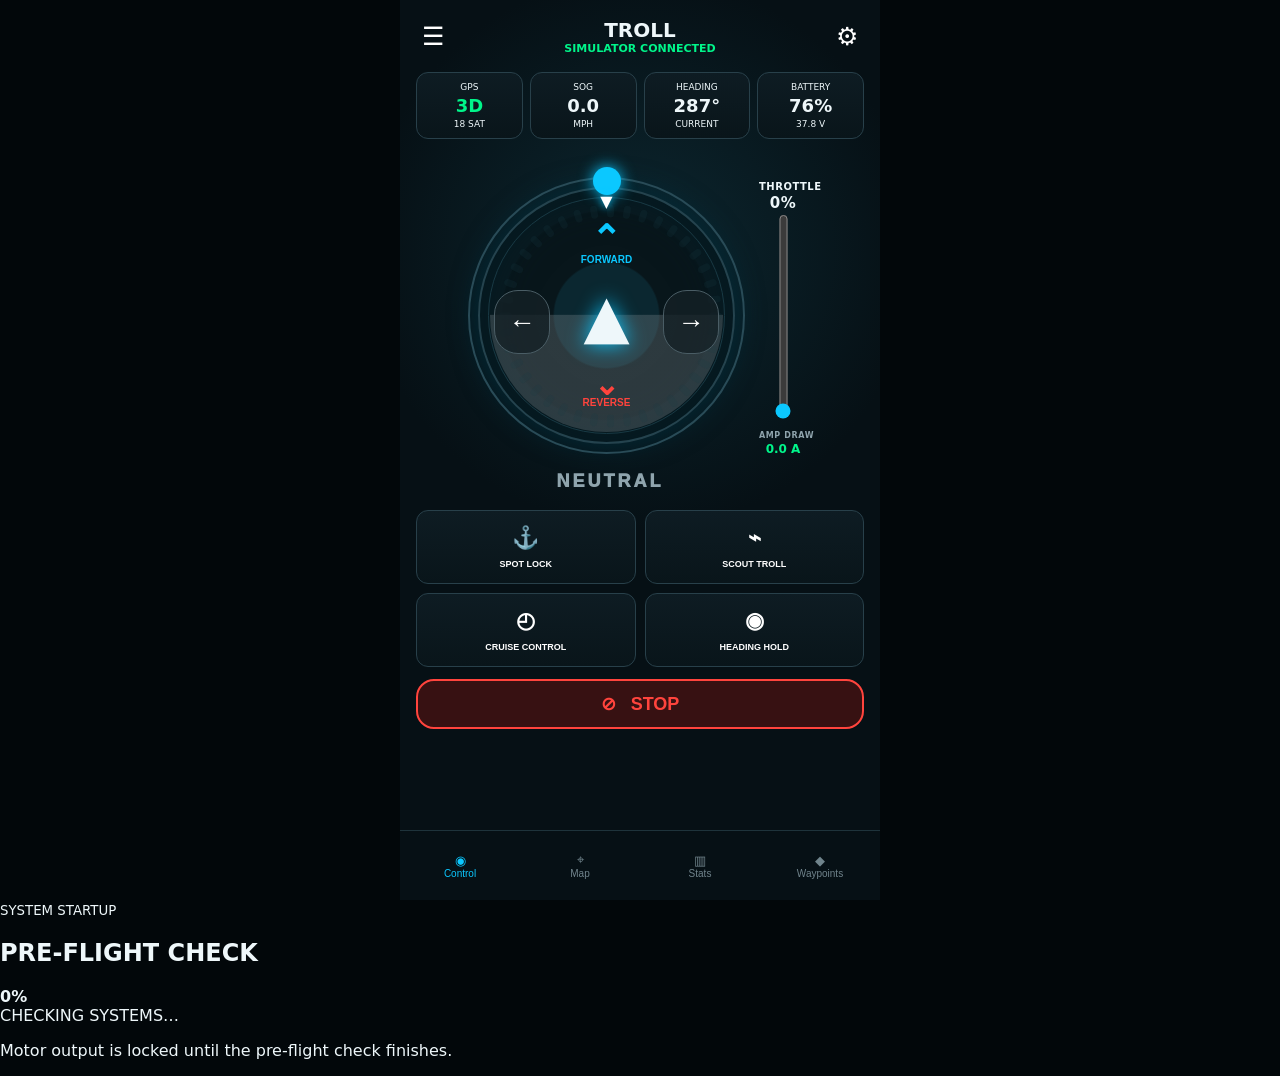
==== commit 8ab46e6a: "Add startup pre-flight safety check UI" ====
--- a/index.html
+++ b/index.html
@@ -1,4 +1,4 @@
-<!doctype html><html><head><meta charset="utf-8"><meta name="viewport" content="width=device-width,initial-scale=1,viewport-fit=cover"><meta name="theme-color" content="#061015"><meta http-equiv="Cache-Control" content="no-cache, no-store, must-revalidate"><meta http-equiv="Pragma" content="no-cache"><meta http-equiv="Expires" content="0"><title>TROLL Control</title><link rel="stylesheet" href="style.css?v=230"><link rel="manifest" href="manifest.webmanifest"></head><body><div class="app">
+<!doctype html><html><head><meta charset="utf-8"><meta name="viewport" content="width=device-width,initial-scale=1,viewport-fit=cover"><meta name="theme-color" content="#061015"><meta http-equiv="Cache-Control" content="no-cache, no-store, must-revalidate"><meta http-equiv="Pragma" content="no-cache"><meta http-equiv="Expires" content="0"><title>TROLL Control</title><link rel="stylesheet" href="style.css?v=240"><link rel="manifest" href="manifest.webmanifest"></head><body><div class="app">
 <header><button id="menu" class="icon">☰</button><div><b>TROLL</b><span id="connectionStatus">SIMULATOR CONNECTED</span></div><button id="settingsBtn" class="icon">⚙</button></header>
 <section class="telemetry"><div class="helpable" data-help="GPS Status|Shows GPS fix quality and satellite count."><small>GPS</small><strong>3D</strong><em>18 SAT</em></div><div><small>SOG</small><strong id="sog">0.0</strong><em>MPH</em></div><div><small>HEADING</small><strong id="heading">287°</strong><em>CURRENT</em></div><div id="batteryCard" class="helpable" data-help="Battery|Tap for the full Bluetooth battery dashboard."><small>BATTERY</small><strong>76%</strong><em>37.8 V</em></div></section>
 <main id="controlPage" class="screen"><div class="helmWrap"><div id="helm" class="helm"><div id="steerLimitShade" class="steerLimitShade"></div><div id="thrustRing" class="thrustRing"></div><div id="steerRing" class="steerRing"><div id="steerKnob" class="steerKnob"></div><div id="headingMarker" class="headingMarker">▼</div></div><button id="forward" class="drive forward helpable" data-help="Forward / Speed Up|Tap to select forward. If currently moving in reverse, thrust ramps to zero before the steering assembly flips 180° and forward thrust begins. Additional taps raise throttle.">⌃<span>FORWARD</span></button><button id="left" class="turn left helpable" data-help="Steer Left|Tap to move desired motor direction 10° left.">←</button><div id="desiredArrow" class="boat">▲</div><button id="right" class="turn right helpable" data-help="Steer Right|Tap to move desired motor direction 10° right.">→</button><button id="reverse" class="drive reverse helpable" data-help="Reverse|If moving forward, thrust ramps smoothly to zero before the steering assembly flips 180° and reverse thrust begins.">⌄<span>REVERSE</span></button></div><div class="speed"><label>THROTTLE <b id="speedVal">0%</b></label><input id="speed" type="range" min="0" max="100" value="0"><div class="ampDraw"><span>AMP DRAW</span><b id="liveAmps">0.0 A</b></div></div></div>
@@ -47,9 +47,21 @@
 <article><label for="signalLossSeconds"><b>Signal-Loss Ramp Down</b></label><div class="settingControl inlineSetting"><input id="signalLossSeconds" type="number" min="2" max="10" step="1" value="5"><span>seconds</span></div><small class="settingHint">Default: smoothly reduce thrust to zero, then require manual control until signal returns.</small></article>
 <article><b>Signal-Loss Test</b><button type="button" id="simulateSignal" class="signalTest">SIMULATE SIGNAL LOSS</button></article>
 <article><b>Motor Steering Calibration</b><span id="homeOffsetStatus">Home offset: 0°</span><button type="button" id="calibrateSteering" class="calibrateBtn">CALIBRATE MOTOR STEERING</button><small class="settingHint">Sets the motor's true straight-ahead position for this boat and mount.</small></article>
-<article><b>Motor Controller</b><span>Simulator</span></article><article><b>Battery BMS</b><span>Not connected</span></article><small class="buildTag">BUILD v0.23.0</small></div></section>
+<article><b>Motor Controller</b><span>Simulator</span></article><article><b>Battery BMS</b><span>Not connected</span></article><small class="buildTag">BUILD v0.24.0</small></div></section>
 <div id="menuDrawer" class="drawer hidden"><div class="drawerHead"><b>TROLL MENU</b><button id="closeMenu">×</button></div><button data-open="controlPage">◉ Control</button><button data-open="mapPage">⌖ Map</button><button data-open="waypointsPage">◆ Waypoints</button><button data-open="statsPage">▥ Trip Stats</button><button data-open="batteryPage">▰ Battery</button><button data-open="settingsPage">⚙ Settings</button></div><div id="drawerShade" class="drawerShade hidden"></div>
 <nav><button data-page="controlPage" class="active">◉<span>Control</span></button><button data-page="mapPage">⌖<span>Map</span></button><button data-page="statsPage">▥<span>Stats</span></button><button data-page="waypointsPage">◆<span>Waypoints</span></button></nav></div>
+<div id="preflightOverlay" class="preflightOverlay">
+  <div class="preflightCard">
+    <small class="preflightKicker">SYSTEM STARTUP</small>
+    <h2>PRE-FLIGHT CHECK</h2>
+    <div class="preflightProgress"><div id="preflightBar"></div></div>
+    <b id="preflightPercent">0%</b>
+    <div id="preflightList" class="preflightList"></div>
+    <div id="preflightResult" class="preflightResult">CHECKING SYSTEMS…</div>
+    <p id="preflightNote">Motor output is locked until the pre-flight check finishes.</p>
+    <button type="button" id="preflightContinue" class="preflightContinue hidden">CONTINUE</button>
+  </div>
+</div>
 <div id="calibrationOverlay" class="overlay hidden"><div class="calibrationCard">
   <div id="calStepWarn">
     <small>STEERING CALIBRATION</small>
@@ -79,4 +91,4 @@
     <div class="calActions"><button type="button" id="calNo" class="calSecondary">NO</button><button type="button" id="calYes" class="calPrimary">YES — SAVE HOME</button></div>
   </div>
 </div></div>
-<div id="helpOverlay" class="overlay hidden"><div class="helpCard"><small>PRESS & HOLD HELP</small><h3 id="helpTitle"></h3><p id="helpText"></p><button id="helpClose">GOT IT</button></div></div><script>if("serviceWorker"in navigator){navigator.serviceWorker.getRegistrations().then(rs=>rs.forEach(r=>r.unregister()));}if("caches"in window){caches.keys().then(ks=>ks.forEach(k=>caches.delete(k)));}</script><script src="app.js?v=230"></script></body></html>+<div id="helpOverlay" class="overlay hidden"><div class="helpCard"><small>PRESS & HOLD HELP</small><h3 id="helpTitle"></h3><p id="helpText"></p><button id="helpClose">GOT IT</button></div></div><script>if("serviceWorker"in navigator){navigator.serviceWorker.getRegistrations().then(rs=>rs.forEach(r=>r.unregister()));}if("caches"in window){caches.keys().then(ks=>ks.forEach(k=>caches.delete(k)));}</script><script src="app.js?v=240"></script></body></html>
--- a/style.css
+++ b/style.css
@@ -302,3 +302,15 @@
   letter-spacing:.4px;
   color:var(--text);
 }
+
+/* v0.23.0 autopilot tuning / Spot Lock feedback / resume */
+.spotCorrection{display:grid;grid-template-columns:1fr 1fr;gap:8px;margin:10px 0 2px}
+.spotCorrection>div{border:1px solid var(--line);border-radius:11px;background:rgba(255,255,255,.025);padding:9px 6px}
+.spotCorrection small,.spotCorrection b{display:block}
+.spotCorrection small{font-size:8px;color:var(--muted);font-weight:800}
+.spotCorrection b{font-size:13px;margin-top:3px;color:var(--cyan)}
+#spotAction.recovering{color:var(--red)}
+#spotAction.correcting{color:#ffd33d}
+#spotAction.holding{color:var(--green)}
+.resumeAuto{width:100%;height:48px;margin-top:10px;border:1px solid var(--cyan);border-radius:14px;background:#07303b;color:var(--cyan);font-weight:900;font-size:13px;box-shadow:0 0 14px #0bc8ff22}
+.resumeAuto:active{transform:scale(.99)}
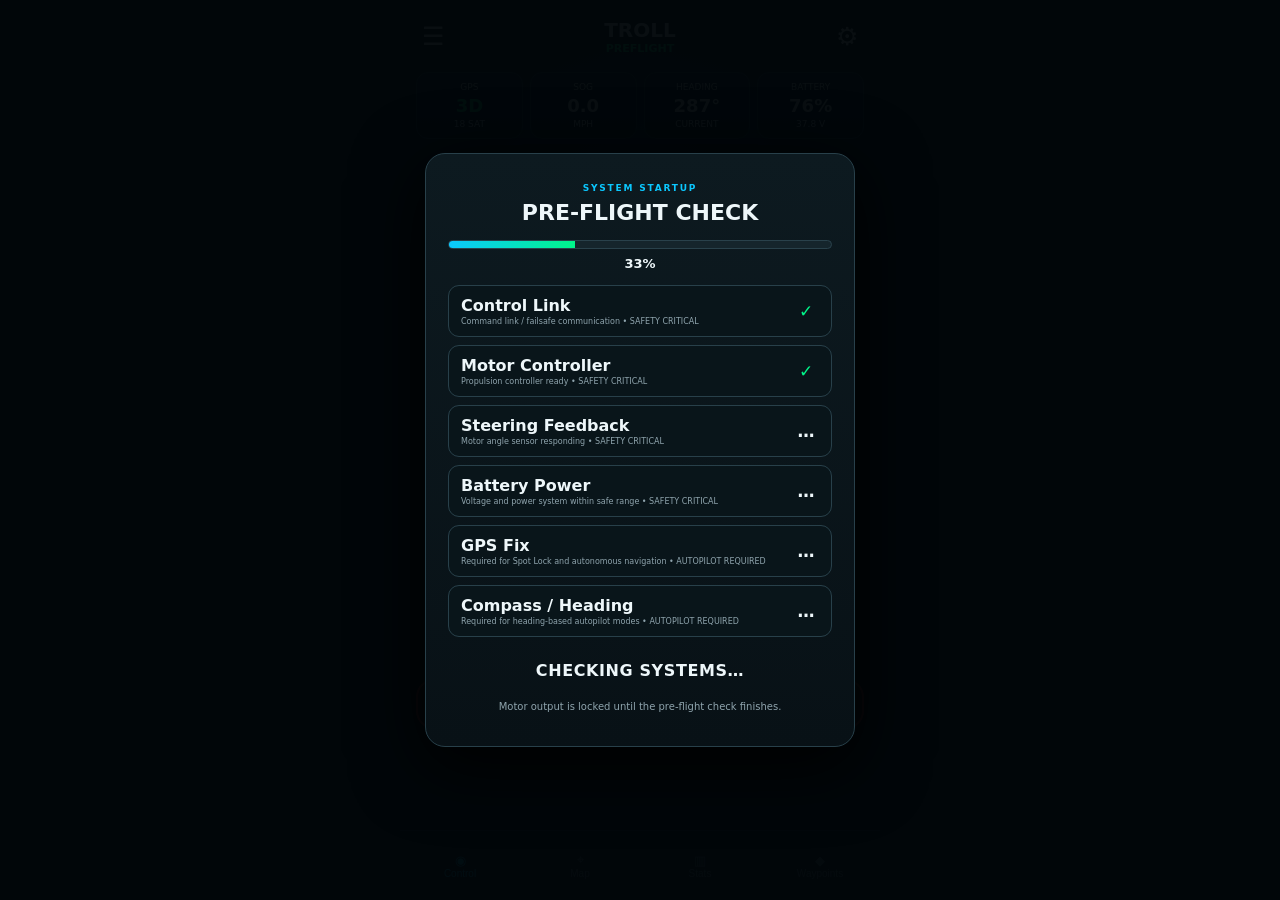
==== commit 505d2e3c: "Phase 1 UI: preset auto-nav throttle and v0.25 build" ====
--- a/index.html
+++ b/index.html
@@ -1,4 +1,4 @@
-<!doctype html><html><head><meta charset="utf-8"><meta name="viewport" content="width=device-width,initial-scale=1,viewport-fit=cover"><meta name="theme-color" content="#061015"><meta http-equiv="Cache-Control" content="no-cache, no-store, must-revalidate"><meta http-equiv="Pragma" content="no-cache"><meta http-equiv="Expires" content="0"><title>TROLL Control</title><link rel="stylesheet" href="style.css?v=240"><link rel="manifest" href="manifest.webmanifest"></head><body><div class="app">
+<!doctype html><html><head><meta charset="utf-8"><meta name="viewport" content="width=device-width,initial-scale=1,viewport-fit=cover"><meta name="theme-color" content="#061015"><meta http-equiv="Cache-Control" content="no-cache, no-store, must-revalidate"><meta http-equiv="Pragma" content="no-cache"><meta http-equiv="Expires" content="0"><title>TROLL Control</title><link rel="stylesheet" href="style.css?v=250"><link rel="manifest" href="manifest.webmanifest"></head><body><div class="app">
 <header><button id="menu" class="icon">☰</button><div><b>TROLL</b><span id="connectionStatus">SIMULATOR CONNECTED</span></div><button id="settingsBtn" class="icon">⚙</button></header>
 <section class="telemetry"><div class="helpable" data-help="GPS Status|Shows GPS fix quality and satellite count."><small>GPS</small><strong>3D</strong><em>18 SAT</em></div><div><small>SOG</small><strong id="sog">0.0</strong><em>MPH</em></div><div><small>HEADING</small><strong id="heading">287°</strong><em>CURRENT</em></div><div id="batteryCard" class="helpable" data-help="Battery|Tap for the full Bluetooth battery dashboard."><small>BATTERY</small><strong>76%</strong><em>37.8 V</em></div></section>
 <main id="controlPage" class="screen"><div class="helmWrap"><div id="helm" class="helm"><div id="steerLimitShade" class="steerLimitShade"></div><div id="thrustRing" class="thrustRing"></div><div id="steerRing" class="steerRing"><div id="steerKnob" class="steerKnob"></div><div id="headingMarker" class="headingMarker">▼</div></div><button id="forward" class="drive forward helpable" data-help="Forward / Speed Up|Tap to select forward. If currently moving in reverse, thrust ramps to zero before the steering assembly flips 180° and forward thrust begins. Additional taps raise throttle.">⌃<span>FORWARD</span></button><button id="left" class="turn left helpable" data-help="Steer Left|Tap to move desired motor direction 10° left.">←</button><div id="desiredArrow" class="boat">▲</div><button id="right" class="turn right helpable" data-help="Steer Right|Tap to move desired motor direction 10° right.">→</button><button id="reverse" class="drive reverse helpable" data-help="Reverse|If moving forward, thrust ramps smoothly to zero before the steering assembly flips 180° and reverse thrust begins.">⌄<span>REVERSE</span></button></div><div class="speed"><label>THROTTLE <b id="speedVal">0%</b></label><input id="speed" type="range" min="0" max="100" value="0"><div class="ampDraw"><span>AMP DRAW</span><b id="liveAmps">0.0 A</b></div></div></div>
@@ -39,7 +39,7 @@
 <section id="waypointsPage" class="screen page hidden"><button class="back backRed">BACK</button><h2>WAYPOINTS</h2><button class="primary">＋ SAVE CURRENT POSITION</button><div class="empty"><b>No saved waypoints yet</b><span>Saved fishing spots, ramps and anchor positions will appear here.</span></div></section>
 <section id="settingsPage" class="screen page hidden"><button class="back backRed">BACK</button><h2>SETTINGS</h2><div class="settingsList"><article><b>Color Theme</b><div class="themeBtns"><button data-theme="dark" class="theme active">Dark</button><button data-theme="classic" class="theme">Classic</button><button data-theme="gunmetal" class="theme">Gun Metal</button><button data-theme="deepsea" class="theme">Deep Sea</button><button data-theme="nightvision" class="theme">Night Vision</button><button data-theme="highvis" class="theme">High Vis</button></div></article><article><b>Speed Units</b><div class="toggleBtns"><button data-unit="mph" class="unit active">MPH</button><button data-unit="knots" class="unit">KNOTS</button></div></article><article><label for="throttleStep"><b>Throttle Step</b></label><div class="settingControl"><select id="throttleStep"><option value="5">5% per tap</option><option value="10" selected>10% per tap</option><option value="15">15% per tap</option><option value="20">20% per tap</option></select></div></article>
 <article><label for="gotoRadius"><b>Go-To Safety Radius</b></label><div class="settingControl inlineSetting"><input id="gotoRadius" type="number" min="5" max="1000" step="5" value="500"><span>ft</span></div></article>
-<article><label for="gotoMaxThrottle"><b>Go-To Max Throttle</b></label><div class="settingControl inlineSetting"><input id="gotoMaxThrottle" type="number" min="20" max="80" step="5" value="60"><span>%</span></div></article>
+<article><label for="gotoMaxThrottle"><b>Auto Navigate Throttle</b></label><div class="settingControl"><select id="gotoMaxThrottle"><option value="50">50%</option><option value="75" selected>75%</option><option value="100">100%</option></select></div></article>
 <article><label for="gotoSlowdownDistance"><b>Go-To Slowdown Distance</b></label><div class="settingControl inlineSetting"><input id="gotoSlowdownDistance" type="number" min="10" max="100" step="5" value="25"><span>ft</span></div></article>
 <article><label for="reverseSeconds"><b>Direction Change Ramp</b></label><div class="settingControl inlineSetting"><input id="reverseSeconds" type="number" min="2" max="10" step="1" value="5"><span>seconds</span></div></article>
 <article><label for="steerStep"><b>Steering Step</b></label><div class="settingControl"><select id="steerStep"><option value="5">5° per tap</option><option value="10" selected>10° per tap</option><option value="15">15° per tap</option><option value="20">20° per tap</option></select></div></article><article><label for="autoSteerSeconds"><b>Autopilot Steering Ramp</b></label><div class="settingControl inlineSetting"><input id="autoSteerSeconds" type="number" min="2" max="15" step="1" value="5"><span>seconds</span></div><small class="settingHint">Waypoint and Scout Troll heading changes use this smooth steering time. Spot Lock and manual steering remain fast.</small></article>
@@ -47,7 +47,7 @@
 <article><label for="signalLossSeconds"><b>Signal-Loss Ramp Down</b></label><div class="settingControl inlineSetting"><input id="signalLossSeconds" type="number" min="2" max="10" step="1" value="5"><span>seconds</span></div><small class="settingHint">Default: smoothly reduce thrust to zero, then require manual control until signal returns.</small></article>
 <article><b>Signal-Loss Test</b><button type="button" id="simulateSignal" class="signalTest">SIMULATE SIGNAL LOSS</button></article>
 <article><b>Motor Steering Calibration</b><span id="homeOffsetStatus">Home offset: 0°</span><button type="button" id="calibrateSteering" class="calibrateBtn">CALIBRATE MOTOR STEERING</button><small class="settingHint">Sets the motor's true straight-ahead position for this boat and mount.</small></article>
-<article><b>Motor Controller</b><span>Simulator</span></article><article><b>Battery BMS</b><span>Not connected</span></article><small class="buildTag">BUILD v0.24.0</small></div></section>
+<article><b>Motor Controller</b><span>Simulator</span></article><article><b>Battery BMS</b><span>Not connected</span></article><small class="buildTag">BUILD v0.25.0</small></div></section>
 <div id="menuDrawer" class="drawer hidden"><div class="drawerHead"><b>TROLL MENU</b><button id="closeMenu">×</button></div><button data-open="controlPage">◉ Control</button><button data-open="mapPage">⌖ Map</button><button data-open="waypointsPage">◆ Waypoints</button><button data-open="statsPage">▥ Trip Stats</button><button data-open="batteryPage">▰ Battery</button><button data-open="settingsPage">⚙ Settings</button></div><div id="drawerShade" class="drawerShade hidden"></div>
 <nav><button data-page="controlPage" class="active">◉<span>Control</span></button><button data-page="mapPage">⌖<span>Map</span></button><button data-page="statsPage">▥<span>Stats</span></button><button data-page="waypointsPage">◆<span>Waypoints</span></button></nav></div>
 <div id="preflightOverlay" class="preflightOverlay">
@@ -91,4 +91,4 @@
     <div class="calActions"><button type="button" id="calNo" class="calSecondary">NO</button><button type="button" id="calYes" class="calPrimary">YES — SAVE HOME</button></div>
   </div>
 </div></div>
-<div id="helpOverlay" class="overlay hidden"><div class="helpCard"><small>PRESS & HOLD HELP</small><h3 id="helpTitle"></h3><p id="helpText"></p><button id="helpClose">GOT IT</button></div></div><script>if("serviceWorker"in navigator){navigator.serviceWorker.getRegistrations().then(rs=>rs.forEach(r=>r.unregister()));}if("caches"in window){caches.keys().then(ks=>ks.forEach(k=>caches.delete(k)));}</script><script src="app.js?v=240"></script></body></html>+<div id="helpOverlay" class="overlay hidden"><div class="helpCard"><small>PRESS & HOLD HELP</small><h3 id="helpTitle"></h3><p id="helpText"></p><button id="helpClose">GOT IT</button></div></div><script>if("serviceWorker"in navigator){navigator.serviceWorker.getRegistrations().then(rs=>rs.forEach(r=>r.unregister()));}if("caches"in window){caches.keys().then(ks=>ks.forEach(k=>caches.delete(k)));}</script><script src="app.js?v=250"></script></body></html>
--- a/style.css
+++ b/style.css
@@ -314,3 +314,27 @@
 #spotAction.holding{color:var(--green)}
 .resumeAuto{width:100%;height:48px;margin-top:10px;border:1px solid var(--cyan);border-radius:14px;background:#07303b;color:var(--cyan);font-weight:900;font-size:13px;box-shadow:0 0 14px #0bc8ff22}
 .resumeAuto:active{transform:scale(.99)}
+
+/* v0.24.0 pre-flight system check */
+.preflightOverlay{position:fixed;inset:0;z-index:300;background:#02070af7;display:grid;place-items:center;padding:22px}
+.preflightCard{width:min(430px,100%);max-height:92dvh;overflow:auto;background:linear-gradient(#0d1a20,#081116);border:1px solid var(--line);border-radius:20px;padding:22px;box-shadow:0 18px 70px #000;text-align:center}
+.preflightKicker{font-size:9px;letter-spacing:1.8px;color:var(--cyan);font-weight:900}
+.preflightCard h2{margin:5px 0 15px;font-size:22px}
+.preflightProgress{height:9px;border-radius:20px;background:#15252c;overflow:hidden;border:1px solid #29414b}
+#preflightBar{height:100%;width:0;background:linear-gradient(90deg,var(--cyan),var(--green));transition:width .2s ease}
+#preflightPercent{display:block;margin:7px 0 14px;font-size:13px}
+.preflightList{display:grid;gap:8px;text-align:left}
+.preflightRow{display:grid;grid-template-columns:1fr auto;gap:8px;align-items:center;border:1px solid var(--line);border-radius:11px;padding:10px 12px;background:#09151a}
+.preflightRow small{display:block;color:var(--muted);font-size:8px;margin-top:2px}
+.preflightRow .pfStatus{font-size:17px;font-weight:900;min-width:26px;text-align:center}
+.preflightRow.checking .pfStatus{color:var(--cyan);animation:pfPulse .7s infinite alternate}
+.preflightRow.pass .pfStatus{color:var(--green)}
+.preflightRow.fail .pfStatus{color:var(--red)}
+.preflightRow.warn .pfStatus{color:#ffd33d}
+@keyframes pfPulse{from{opacity:.35}to{opacity:1}}
+.preflightResult{margin-top:14px;border-radius:12px;padding:10px;font-weight:900;letter-spacing:.6px}
+.preflightResult.ready{border:1px solid var(--green);color:var(--green);background:#052719}
+.preflightResult.manual{border:1px solid #ffd33d;color:#ffd33d;background:#2b2406}
+.preflightResult.locked{border:1px solid var(--red);color:var(--red);background:#351112}
+#preflightNote{font-size:10px;line-height:1.45;color:var(--muted);margin:10px 2px}
+.preflightContinue{width:100%;height:46px;border-radius:12px;border:1px solid var(--cyan);background:#07303b;color:var(--cyan);font-weight:900}
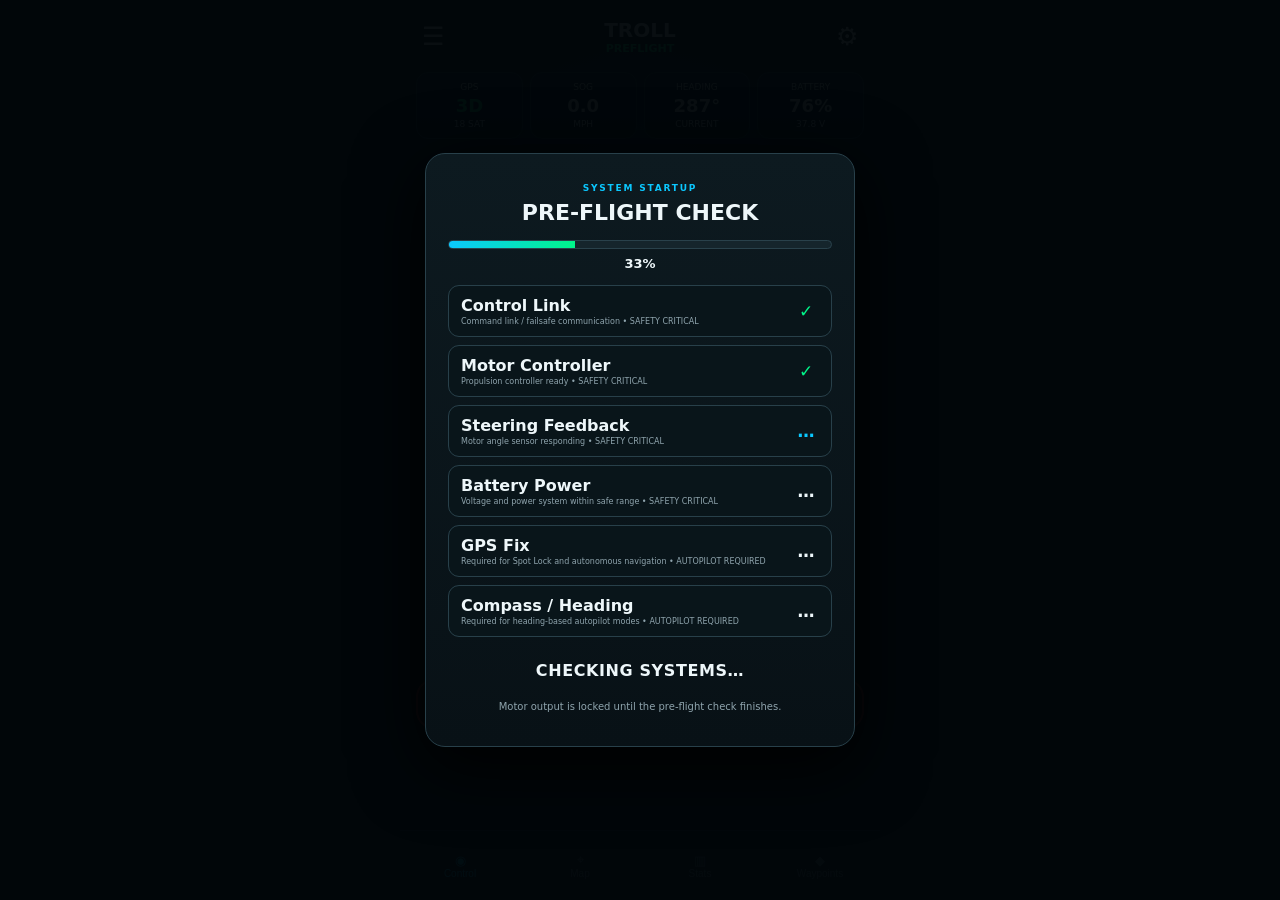
==== commit bbdb2dad: "Phase 3 UI: map zoom, waypoint filters, and fishing metadata" ====
--- a/index.html
+++ b/index.html
@@ -1,4 +1,4 @@
-<!doctype html><html><head><meta charset="utf-8"><meta name="viewport" content="width=device-width,initial-scale=1,viewport-fit=cover"><meta name="theme-color" content="#061015"><meta http-equiv="Cache-Control" content="no-cache, no-store, must-revalidate"><meta http-equiv="Pragma" content="no-cache"><meta http-equiv="Expires" content="0"><title>TROLL Control</title><link rel="stylesheet" href="style.css?v=250"><link rel="manifest" href="manifest.webmanifest"></head><body><div class="app">
+<!doctype html><html><head><meta charset="utf-8"><meta name="viewport" content="width=device-width,initial-scale=1,viewport-fit=cover"><meta name="theme-color" content="#061015"><meta http-equiv="Cache-Control" content="no-cache, no-store, must-revalidate"><meta http-equiv="Pragma" content="no-cache"><meta http-equiv="Expires" content="0"><title>TROLL Control</title><link rel="stylesheet" href="style.css?v=270"><link rel="manifest" href="manifest.webmanifest"></head><body><div class="app">
 <header><button id="menu" class="icon">☰</button><div><b>TROLL</b><span id="connectionStatus">SIMULATOR CONNECTED</span></div><button id="settingsBtn" class="icon">⚙</button></header>
 <section class="telemetry"><div class="helpable" data-help="GPS Status|Shows GPS fix quality and satellite count."><small>GPS</small><strong>3D</strong><em>18 SAT</em></div><div><small>SOG</small><strong id="sog">0.0</strong><em>MPH</em></div><div><small>HEADING</small><strong id="heading">287°</strong><em>CURRENT</em></div><div id="batteryCard" class="helpable" data-help="Battery|Tap for the full Bluetooth battery dashboard."><small>BATTERY</small><strong>76%</strong><em>37.8 V</em></div></section>
 <main id="controlPage" class="screen"><div class="helmWrap"><div id="helm" class="helm"><div id="steerLimitShade" class="steerLimitShade"></div><div id="thrustRing" class="thrustRing"></div><div id="steerRing" class="steerRing"><div id="steerKnob" class="steerKnob"></div><div id="headingMarker" class="headingMarker">▼</div></div><button id="forward" class="drive forward helpable" data-help="Forward / Speed Up|Tap to select forward. If currently moving in reverse, thrust ramps to zero before the steering assembly flips 180° and forward thrust begins. Additional taps raise throttle.">⌃<span>FORWARD</span></button><button id="left" class="turn left helpable" data-help="Steer Left|Tap to move desired motor direction 10° left.">←</button><div id="desiredArrow" class="boat">▲</div><button id="right" class="turn right helpable" data-help="Steer Right|Tap to move desired motor direction 10° right.">→</button><button id="reverse" class="drive reverse helpable" data-help="Reverse|If moving forward, thrust ramps smoothly to zero before the steering assembly flips 180° and reverse thrust begins.">⌄<span>REVERSE</span></button></div><div class="speed"><label>THROTTLE <b id="speedVal">0%</b></label><input id="speed" type="range" min="0" max="100" value="0"><div class="ampDraw"><span>AMP DRAW</span><b id="liveAmps">0.0 A</b></div></div></div>
@@ -34,9 +34,32 @@
       <button id="hold" class="helpable" data-help="Heading Hold|Maintains the selected compass heading while you control propulsion speed. Disabled while another autopilot mode is active.">◉<span>HEADING HOLD</span></button>
     </div><button id="resumeAuto" class="resumeAuto hidden" type="button">↻ RESUME AUTOPILOT (30s)</button><button id="stop" class="stop helpable" data-help="Emergency Stop|Immediately commands zero propulsion and exits active propulsion modes.">⊘ &nbsp; STOP</button></main>
 <section id="batteryPage" class="screen page hidden"><button class="back backRed">BACK</button><h2>BATTERY</h2><div class="soc"><div><b>76%</b><span>STATE OF CHARGE</span></div></div><div class="batteryGrid"><article><small>VOLTAGE</small><b>37.8 V</b></article><article><small>CURRENT</small><b id="amps">0.0 A</b></article><article><small>POWER</small><b id="watts">0 W</b></article><article><small>EST. RUNTIME</small><b id="runtime">--</b></article></div><p class="note">Simulator data for now. Bluetooth BMS integration will replace these values when we identify the battery protocol.</p></section>
-<section id="mapPage" class="screen page hidden"><button class="back backRed">BACK</button><h2>MAP</h2><div class="mapMock"><svg id="routeSvg" class="routeSvg" aria-hidden="true"><line id="routePath" x1="0" y1="0" x2="0" y2="0"></line></svg><div class="mapBoat">▲</div><button class="wp wp1" data-wp="Rock Pile">●</button><button class="wp wp2" data-wp="Creek Mouth">●</button><button class="wp wp3" data-wp="Trout Hole">●</button><b>SIMULATED TROLL GPS MAP</b><span>Tap a waypoint marker for navigation info.</span></div><div id="waypointCard" class="waypointCard hidden"><div><small>WAYPOINT</small><h3 id="wpName">Rock Pile</h3></div><button id="closeWp">×</button><div class="wpInfo"><span>COORDINATES<b id="wpCoords">30.12345, -83.45678</b></span><span>DISTANCE<b id="wpDistance">286 ft</b></span><span>BEARING<b id="wpBearing">042°</b></span></div><button id="goTo" class="goTo">GO TO</button><small id="goNote">Available within 500 ft</small></div><div class="panel"><b>Boat GPS</b><span>Simulator • GPS 3D • 18 satellites</span></div></section>
+<section id="mapPage" class="screen page hidden"><button class="back backRed">BACK</button><h2>MAP</h2>
+<div class="mapTopTools">
+  <div class="mapZoomControls"><button type="button" id="mapZoomOut">−</button><span id="mapZoomLabel">500 FT</span><button type="button" id="mapZoomIn">＋</button></div>
+  <button type="button" id="mapCenterBoat" class="mapCenterBoat">◎ CENTER</button>
+</div>
+<div id="mapFilterBar" class="waypointFilters mapFilters"></div>
+<div class="mapMock"><svg id="routeSvg" class="routeSvg" aria-hidden="true"><line id="routePath" x1="0" y1="0" x2="0" y2="0"></line></svg><div class="mapBoat">▲</div><button class="wp wp1" data-wp="Rock Pile">●</button><button class="wp wp2" data-wp="Creek Mouth">●</button><button class="wp wp3" data-wp="Trout Hole">●</button><b>SIMULATED TROLL GPS MAP</b><span>Tap a waypoint marker for navigation info.</span></div><div id="waypointCard" class="waypointCard hidden"><div><small>WAYPOINT</small><h3 id="wpName">Rock Pile</h3></div><button id="closeWp">×</button><div class="wpInfo"><span>COORDINATES<b id="wpCoords">30.12345, -83.45678</b></span><span>DISTANCE<b id="wpDistance">286 ft</b></span><span>BEARING<b id="wpBearing">042°</b></span></div><button id="goTo" class="goTo">GO TO</button><small id="goNote">Available within 500 ft</small></div><div class="panel"><b>Boat GPS</b><span>Simulator • GPS 3D • 18 satellites</span></div></section>
 <section id="statsPage" class="screen page hidden"><button class="back backRed">BACK</button><h2>TRIP STATS</h2><div class="statsGrid"><article><small>DISTANCE</small><b>0.0 mi</b></article><article><small>RUN TIME</small><b>00:00</b></article><article><small>AVG SPEED</small><b>0.0 mph</b></article><article><small>MAX SPEED</small><b>0.0 mph</b></article><article><small>ENERGY</small><b>0 Wh</b></article><article><small>ANCHOR TIME</small><b>00:00</b></article></div><button class="wide">RESET TRIP</button></section>
-<section id="waypointsPage" class="screen page hidden"><button class="back backRed">BACK</button><h2>WAYPOINTS</h2><button class="primary">＋ SAVE CURRENT POSITION</button><div class="empty"><b>No saved waypoints yet</b><span>Saved fishing spots, ramps and anchor positions will appear here.</span></div></section>
+<section id="waypointsPage" class="screen page hidden">
+  <button class="back backRed">BACK</button><h2>WAYPOINTS</h2>
+  <div id="waypointFilterBar" class="waypointFilters"></div>
+  <div class="waypointQuickAdd">
+    <button type="button" data-add-type="waypoint">＋<span>SAVE POSITION</span></button>
+    <button type="button" data-add-type="fish">🐟<span>ADD FISH</span></button>
+    <button type="button" data-add-type="structure">⌁<span>STRUCTURE</span></button>
+    <button type="button" data-add-type="hazard">!<span>HAZARD</span></button>
+    <button type="button" data-add-type="ramp">▰<span>RAMP</span></button>
+    <button type="button" data-add-type="anchor">⚓<span>ANCHOR</span></button>
+    <button type="button" data-add-type="grass">♒<span>GRASS</span></button>
+    <button type="button" data-add-type="channel">⇢<span>CHANNEL</span></button>
+    <button type="button" data-add-type="bait">◌<span>BAIT / BIRDS</span></button>
+    <button type="button" data-add-type="dock">▥<span>DOCK</span></button>
+  </div>
+  <div id="waypointList" class="waypointList"></div>
+  <div id="waypointEmpty" class="empty"><b>No saved waypoints yet</b><span>Save fishing spots, structure, hazards, ramps and more from your current GPS position.</span></div>
+</section>
 <section id="settingsPage" class="screen page hidden"><button class="back backRed">BACK</button><h2>SETTINGS</h2><div class="settingsList"><article><b>Color Theme</b><div class="themeBtns"><button data-theme="dark" class="theme active">Dark</button><button data-theme="classic" class="theme">Classic</button><button data-theme="gunmetal" class="theme">Gun Metal</button><button data-theme="deepsea" class="theme">Deep Sea</button><button data-theme="nightvision" class="theme">Night Vision</button><button data-theme="highvis" class="theme">High Vis</button></div></article><article><b>Speed Units</b><div class="toggleBtns"><button data-unit="mph" class="unit active">MPH</button><button data-unit="knots" class="unit">KNOTS</button></div></article><article><label for="throttleStep"><b>Throttle Step</b></label><div class="settingControl"><select id="throttleStep"><option value="5">5% per tap</option><option value="10" selected>10% per tap</option><option value="15">15% per tap</option><option value="20">20% per tap</option></select></div></article>
 <article><label for="gotoRadius"><b>Go-To Safety Radius</b></label><div class="settingControl inlineSetting"><input id="gotoRadius" type="number" min="5" max="1000" step="5" value="500"><span>ft</span></div></article>
 <article><label for="gotoMaxThrottle"><b>Auto Navigate Throttle</b></label><div class="settingControl"><select id="gotoMaxThrottle"><option value="50">50%</option><option value="75" selected>75%</option><option value="100">100%</option></select></div></article>
@@ -47,9 +70,29 @@
 <article><label for="signalLossSeconds"><b>Signal-Loss Ramp Down</b></label><div class="settingControl inlineSetting"><input id="signalLossSeconds" type="number" min="2" max="10" step="1" value="5"><span>seconds</span></div><small class="settingHint">Default: smoothly reduce thrust to zero, then require manual control until signal returns.</small></article>
 <article><b>Signal-Loss Test</b><button type="button" id="simulateSignal" class="signalTest">SIMULATE SIGNAL LOSS</button></article>
 <article><b>Motor Steering Calibration</b><span id="homeOffsetStatus">Home offset: 0°</span><button type="button" id="calibrateSteering" class="calibrateBtn">CALIBRATE MOTOR STEERING</button><small class="settingHint">Sets the motor's true straight-ahead position for this boat and mount.</small></article>
-<article><b>Motor Controller</b><span>Simulator</span></article><article><b>Battery BMS</b><span>Not connected</span></article><small class="buildTag">BUILD v0.25.0</small></div></section>
+<article><b>Motor Controller</b><span>Simulator</span></article><article><b>Battery BMS</b><span>Not connected</span></article><small class="buildTag">BUILD v0.27.0</small></div></section>
 <div id="menuDrawer" class="drawer hidden"><div class="drawerHead"><b>TROLL MENU</b><button id="closeMenu">×</button></div><button data-open="controlPage">◉ Control</button><button data-open="mapPage">⌖ Map</button><button data-open="waypointsPage">◆ Waypoints</button><button data-open="statsPage">▥ Trip Stats</button><button data-open="batteryPage">▰ Battery</button><button data-open="settingsPage">⚙ Settings</button></div><div id="drawerShade" class="drawerShade hidden"></div>
 <nav><button data-page="controlPage" class="active">◉<span>Control</span></button><button data-page="mapPage">⌖<span>Map</span></button><button data-page="statsPage">▥<span>Stats</span></button><button data-page="waypointsPage">◆<span>Waypoints</span></button></nav></div>
+<div id="waypointEditor" class="overlay hidden">
+  <div class="waypointEditorCard">
+    <div class="waypointEditorHead"><div><small id="waypointEditorType">WAYPOINT</small><h3 id="waypointEditorTitle">SAVE CURRENT POSITION</h3></div><button type="button" id="closeWaypointEditor">×</button></div>
+    <label>NAME<input id="waypointNameInput" maxlength="60" placeholder="Name this location"></label>
+    <label>COORDINATES<input id="waypointCoordsInput" readonly></label>
+    <div id="fishMetaFields" class="fishMetaFields">
+      <label>SPECIES<input id="waypointSpeciesInput" maxlength="50" placeholder="e.g. Redfish, Trout"></label>
+      <label>LURE / BAIT<input id="waypointLureInput" maxlength="80" placeholder="e.g. Topwater, shrimp"></label>
+    </div>
+    <div class="waypointMetaGrid">
+      <label>DEPTH (FT)<input id="waypointDepthInput" type="number" min="0" max="1000" step="0.1" placeholder="Optional"></label>
+      <label>WATER TEMP (°F)<input id="waypointTempInput" type="number" min="20" max="120" step="0.1" placeholder="Optional"></label>
+      <label>TIDE / WATER<input id="waypointTideInput" maxlength="50" placeholder="e.g. Incoming"></label>
+    </div>
+    <label>DESCRIPTION <span id="waypointDescCount">0 / 500</span><textarea id="waypointDescInput" maxlength="500" rows="5" placeholder="Notes about this location..."></textarea></label>
+    <label>PHOTOS <span id="waypointPhotoCount">0 / 5</span><input id="waypointPhotosInput" type="file" accept="image/*" multiple></label>
+    <div id="waypointPhotoPreview" class="waypointPhotoPreview"></div>
+    <div class="waypointEditorActions"><button type="button" id="cancelWaypointSave">CANCEL</button><button type="button" id="saveWaypoint">SAVE WAYPOINT</button></div>
+  </div>
+</div>
 <div id="preflightOverlay" class="preflightOverlay">
   <div class="preflightCard">
     <small class="preflightKicker">SYSTEM STARTUP</small>
@@ -91,4 +134,4 @@
     <div class="calActions"><button type="button" id="calNo" class="calSecondary">NO</button><button type="button" id="calYes" class="calPrimary">YES — SAVE HOME</button></div>
   </div>
 </div></div>
-<div id="helpOverlay" class="overlay hidden"><div class="helpCard"><small>PRESS & HOLD HELP</small><h3 id="helpTitle"></h3><p id="helpText"></p><button id="helpClose">GOT IT</button></div></div><script>if("serviceWorker"in navigator){navigator.serviceWorker.getRegistrations().then(rs=>rs.forEach(r=>r.unregister()));}if("caches"in window){caches.keys().then(ks=>ks.forEach(k=>caches.delete(k)));}</script><script src="app.js?v=250"></script></body></html>+<div id="helpOverlay" class="overlay hidden"><div class="helpCard"><small>PRESS & HOLD HELP</small><h3 id="helpTitle"></h3><p id="helpText"></p><button id="helpClose">GOT IT</button></div></div><script>if("serviceWorker"in navigator){navigator.serviceWorker.getRegistrations().then(rs=>rs.forEach(r=>r.unregister()));}if("caches"in window){caches.keys().then(ks=>ks.forEach(k=>caches.delete(k)));}</script><script src="app.js?v=270"></script></body></html>
--- a/style.css
+++ b/style.css
@@ -338,3 +338,71 @@
 .preflightResult.locked{border:1px solid var(--red);color:var(--red);background:#351112}
 #preflightNote{font-size:10px;line-height:1.45;color:var(--muted);margin:10px 2px}
 .preflightContinue{width:100%;height:46px;border-radius:12px;border:1px solid var(--cyan);background:#07303b;color:var(--cyan);font-weight:900}
+
+/* v0.25.0 phase 1 refinements */
+#controlPage.spotLockActive .spotLockPanel{margin-top:2px!important}
+#controlPage.spotLockActive .spotLockHead{margin-bottom:5px}
+#controlPage.spotLockActive .spotField{width:min(58vw,235px);margin:4px auto 6px}
+#controlPage.spotLockActive .spotDistance b{font-size:22px}
+#controlPage.spotLockActive .spotCorrection{margin:6px 0 2px;gap:6px}
+#controlPage.spotLockActive .spotCorrection>div{padding:6px 5px}
+#controlPage.spotLockActive .accuracyBtns{margin-top:7px;gap:6px}
+#controlPage.spotLockActive .accuracyBtns button{min-height:44px}
+#controlPage.spotLockActive .spotNote{font-size:9px;line-height:1.25;margin:6px 2px 0}
+#controlPage.spotLockActive .spotNote.muted{margin-top:3px}
+#controlPage.spotLockActive .stop{height:46px;margin-top:7px}
+.mapBoat{
+  transform-origin:50% 50%;
+  transition:transform .35s linear;
+}
+
+/* v0.26.0 phase 2 waypoint system */
+.waypointQuickAdd{display:grid;grid-template-columns:repeat(2,1fr);gap:8px;margin:10px 0 14px}
+.waypointQuickAdd button{height:54px;border:1px solid var(--line);border-radius:12px;background:linear-gradient(#0e1c23,#09151a);color:var(--text);font-size:18px;font-weight:900}
+.waypointQuickAdd button span{display:block;font-size:8px;margin-top:3px;letter-spacing:.5px}
+.waypointQuickAdd [data-add-type="fish"]{border-color:#00c86d;color:#4dff9d}
+.waypointQuickAdd [data-add-type="structure"]{border-color:#b68a55;color:#d9ae75}
+.waypointQuickAdd [data-add-type="hazard"]{border-color:var(--red);color:#ff6862}
+.waypointList{display:grid;gap:9px}
+.waypointListCard{border:1px solid var(--line);border-left:5px solid var(--cyan);border-radius:13px;background:linear-gradient(#0e1c23,#09151a);padding:11px}
+.waypointListCard.fish{border-left-color:#00d77b;background:linear-gradient(90deg,#06301f,#09151a 45%)}
+.waypointListCard.structure{border-left-color:#b78b55;background:linear-gradient(90deg,#302415,#09151a 45%)}
+.waypointListCard.hazard{border-left-color:var(--red);background:linear-gradient(90deg,#351313,#09151a 45%)}
+.waypointListCard .wpListHead{display:flex;align-items:flex-start;justify-content:space-between;gap:8px}
+.waypointListCard .wpIcon{font-size:22px}
+.waypointListCard h3{margin:0;font-size:15px}
+.waypointListCard small{color:var(--muted);font-size:9px}
+.waypointListCard p{font-size:10px;color:#bed0d6;line-height:1.35;margin:7px 0}
+.waypointListActions{display:grid;grid-template-columns:1.2fr 1fr 1fr;gap:6px;margin-top:8px}
+.waypointListActions button{height:34px;border-radius:9px;border:1px solid var(--line);background:#0b2028;color:white;font-size:9px;font-weight:900}
+.waypointListActions .goSaved{border-color:var(--cyan);color:var(--cyan)}
+.waypointListActions .deleteSaved{border-color:#68302f;color:#ff746f}
+.waypointEditorCard{width:min(430px,100%);max-height:92dvh;overflow:auto;background:linear-gradient(#0d1a20,#081116);border:1px solid var(--line);border-radius:20px;padding:18px;box-shadow:0 18px 70px #000}
+.waypointEditorHead{display:flex;justify-content:space-between;align-items:flex-start}
+.waypointEditorHead small{font-size:9px;color:var(--cyan);font-weight:900;letter-spacing:1px}
+.waypointEditorHead h3{margin:3px 0 12px}
+.waypointEditorHead button{background:none;border:0;color:white;font-size:28px}
+.waypointEditorCard label{display:block;font-size:9px;font-weight:900;color:var(--muted);margin:9px 0}
+.waypointEditorCard input,.waypointEditorCard textarea{width:100%;margin-top:5px;background:#061015;border:1px solid var(--line);border-radius:10px;color:white;padding:10px;font:inherit}
+.waypointEditorCard textarea{resize:vertical}
+#waypointDescCount,#waypointPhotoCount{float:right}
+.waypointPhotoPreview{display:grid;grid-template-columns:repeat(5,1fr);gap:5px;min-height:0}
+.waypointPhotoPreview img{width:100%;aspect-ratio:1;object-fit:cover;border-radius:7px;border:1px solid var(--line)}
+.waypointEditorActions{display:grid;grid-template-columns:1fr 1.4fr;gap:8px;margin-top:12px}
+.waypointEditorActions button{height:43px;border-radius:11px;font-weight:900}
+#cancelWaypointSave{background:#101a1f;color:white;border:1px solid var(--line)}
+#saveWaypoint{background:#07303b;color:var(--cyan);border:1px solid var(--cyan)}
+.savedMapMarker{position:absolute;z-index:4;width:34px;height:34px;border-radius:50%;border:2px solid currentColor;background:#061015dd;display:grid;place-items:center;font-size:17px;font-weight:900;transform:translate(-50%,-50%);box-shadow:0 0 12px #0008}
+.savedMapMarker.fish{color:#27f28b}
+.savedMapMarker.structure{color:#d0a263}
+.savedMapMarker.hazard{color:#ff514b}
+.savedMapMarker.ramp{color:#48b9ff}
+.savedMapMarker.anchor{color:#d8f4ff}
+.savedMapMarker.grass{color:#8dbd59}
+.savedMapMarker.channel{color:#5ccfff}
+.savedMapMarker.bait{color:#ffd85a}
+.savedMapMarker.dock{color:#bd8d62}
+.savedMapMarker.waypoint{color:var(--cyan)}
+.waypointCardType{font-size:9px!important;font-weight:900!important;letter-spacing:1px;color:var(--cyan)!important}
+.waypointCardPhotos{display:flex;gap:5px;overflow-x:auto;margin:7px 0}
+.waypointCardPhotos img{width:52px;height:52px;object-fit:cover;border-radius:7px;border:1px solid var(--line)}
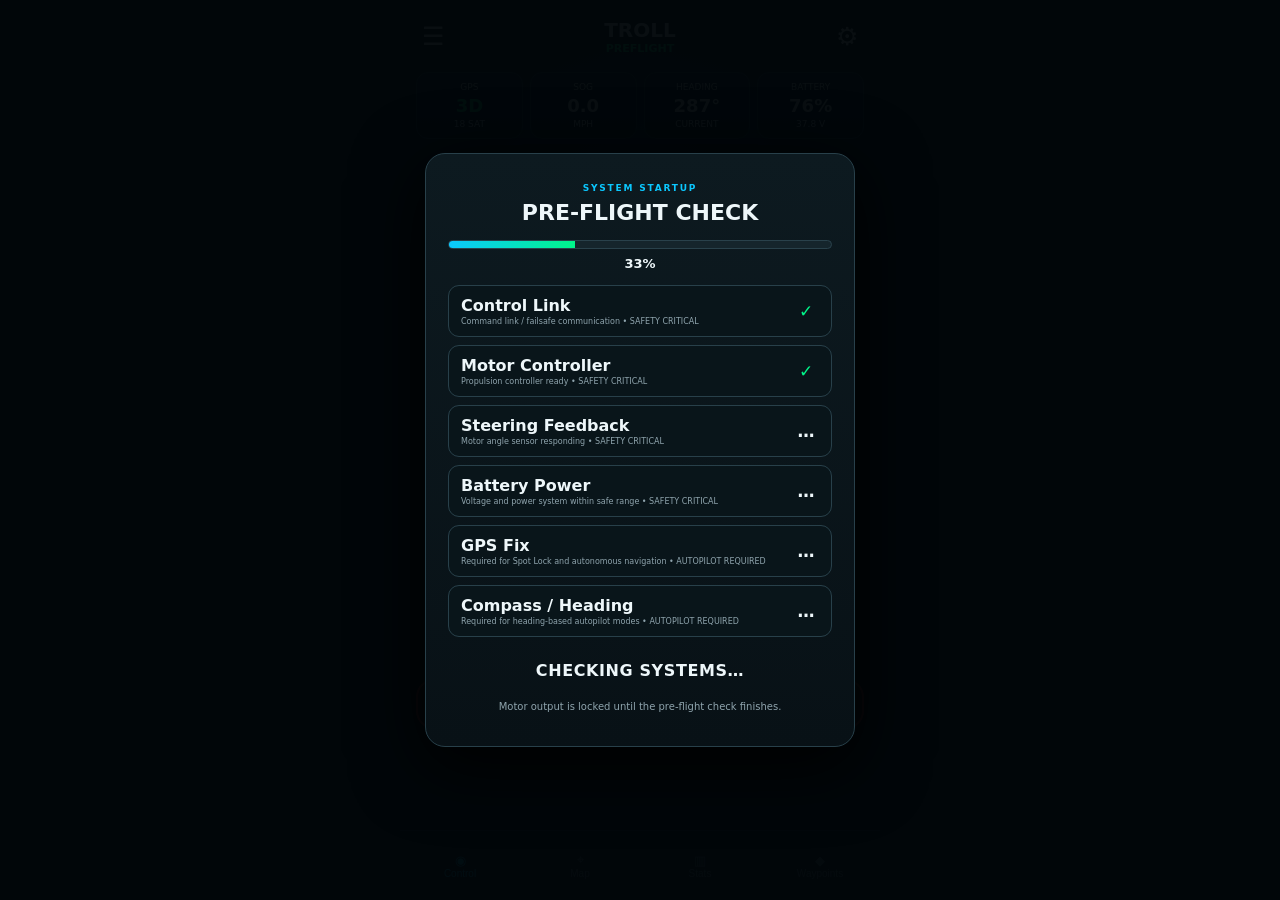
==== commit 8a7c3e99: "Add live auto-nav throttle controls and waypoint/photo detail overlays" ====
--- a/index.html
+++ b/index.html
@@ -1,8 +1,16 @@
-<!doctype html><html><head><meta charset="utf-8"><meta name="viewport" content="width=device-width,initial-scale=1,viewport-fit=cover"><meta name="theme-color" content="#061015"><meta http-equiv="Cache-Control" content="no-cache, no-store, must-revalidate"><meta http-equiv="Pragma" content="no-cache"><meta http-equiv="Expires" content="0"><title>TROLL Control</title><link rel="stylesheet" href="style.css?v=270"><link rel="manifest" href="manifest.webmanifest"></head><body><div class="app">
+<!doctype html><html><head><meta charset="utf-8"><meta name="viewport" content="width=device-width,initial-scale=1,viewport-fit=cover"><meta name="theme-color" content="#061015"><meta http-equiv="Cache-Control" content="no-cache, no-store, must-revalidate"><meta http-equiv="Pragma" content="no-cache"><meta http-equiv="Expires" content="0"><title>TROLL Control</title><link rel="stylesheet" href="style.css?v=280"><link rel="manifest" href="manifest.webmanifest"></head><body><div class="app">
 <header><button id="menu" class="icon">☰</button><div><b>TROLL</b><span id="connectionStatus">SIMULATOR CONNECTED</span></div><button id="settingsBtn" class="icon">⚙</button></header>
 <section class="telemetry"><div class="helpable" data-help="GPS Status|Shows GPS fix quality and satellite count."><small>GPS</small><strong>3D</strong><em>18 SAT</em></div><div><small>SOG</small><strong id="sog">0.0</strong><em>MPH</em></div><div><small>HEADING</small><strong id="heading">287°</strong><em>CURRENT</em></div><div id="batteryCard" class="helpable" data-help="Battery|Tap for the full Bluetooth battery dashboard."><small>BATTERY</small><strong>76%</strong><em>37.8 V</em></div></section>
 <main id="controlPage" class="screen"><div class="helmWrap"><div id="helm" class="helm"><div id="steerLimitShade" class="steerLimitShade"></div><div id="thrustRing" class="thrustRing"></div><div id="steerRing" class="steerRing"><div id="steerKnob" class="steerKnob"></div><div id="headingMarker" class="headingMarker">▼</div></div><button id="forward" class="drive forward helpable" data-help="Forward / Speed Up|Tap to select forward. If currently moving in reverse, thrust ramps to zero before the steering assembly flips 180° and forward thrust begins. Additional taps raise throttle.">⌃<span>FORWARD</span></button><button id="left" class="turn left helpable" data-help="Steer Left|Tap to move desired motor direction 10° left.">←</button><div id="desiredArrow" class="boat">▲</div><button id="right" class="turn right helpable" data-help="Steer Right|Tap to move desired motor direction 10° right.">→</button><button id="reverse" class="drive reverse helpable" data-help="Reverse|If moving forward, thrust ramps smoothly to zero before the steering assembly flips 180° and reverse thrust begins.">⌄<span>REVERSE</span></button></div><div class="speed"><label>THROTTLE <b id="speedVal">0%</b></label><input id="speed" type="range" min="0" max="100" value="0"><div class="ampDraw"><span>AMP DRAW</span><b id="liveAmps">0.0 A</b></div></div></div>
 <button type="button" class="direction" id="direction" aria-live="polite">NEUTRAL</button>
+<div id="autoThrottlePanel" class="autoThrottlePanel hidden" aria-live="polite">
+  <span>AUTO NAV THROTTLE</span>
+  <div>
+    <button type="button" data-auto-throttle="50">50%</button>
+    <button type="button" data-auto-throttle="75">75%</button>
+    <button type="button" data-auto-throttle="100">100%</button>
+  </div>
+</div>
    <section id="spotLockPanel" class="spotLockPanel hidden" aria-live="polite">
      <div class="spotLockHead">
        <div><small>GPS ANCHOR</small><b>SPOT LOCK ACTIVE</b></div>
@@ -70,9 +78,30 @@
 <article><label for="signalLossSeconds"><b>Signal-Loss Ramp Down</b></label><div class="settingControl inlineSetting"><input id="signalLossSeconds" type="number" min="2" max="10" step="1" value="5"><span>seconds</span></div><small class="settingHint">Default: smoothly reduce thrust to zero, then require manual control until signal returns.</small></article>
 <article><b>Signal-Loss Test</b><button type="button" id="simulateSignal" class="signalTest">SIMULATE SIGNAL LOSS</button></article>
 <article><b>Motor Steering Calibration</b><span id="homeOffsetStatus">Home offset: 0°</span><button type="button" id="calibrateSteering" class="calibrateBtn">CALIBRATE MOTOR STEERING</button><small class="settingHint">Sets the motor's true straight-ahead position for this boat and mount.</small></article>
-<article><b>Motor Controller</b><span>Simulator</span></article><article><b>Battery BMS</b><span>Not connected</span></article><small class="buildTag">BUILD v0.27.0</small></div></section>
+<article><b>Motor Controller</b><span>Simulator</span></article><article><b>Battery BMS</b><span>Not connected</span></article><small class="buildTag">BUILD v0.28.0</small></div></section>
 <div id="menuDrawer" class="drawer hidden"><div class="drawerHead"><b>TROLL MENU</b><button id="closeMenu">×</button></div><button data-open="controlPage">◉ Control</button><button data-open="mapPage">⌖ Map</button><button data-open="waypointsPage">◆ Waypoints</button><button data-open="statsPage">▥ Trip Stats</button><button data-open="batteryPage">▰ Battery</button><button data-open="settingsPage">⚙ Settings</button></div><div id="drawerShade" class="drawerShade hidden"></div>
 <nav><button data-page="controlPage" class="active">◉<span>Control</span></button><button data-page="mapPage">⌖<span>Map</span></button><button data-page="statsPage">▥<span>Stats</span></button><button data-page="waypointsPage">◆<span>Waypoints</span></button></nav></div>
+<div id="waypointDetailOverlay" class="overlay hidden">
+  <div class="waypointDetailCard">
+    <div class="waypointDetailHead">
+      <div><small id="waypointDetailType">WAYPOINT</small><h3 id="waypointDetailName">WAYPOINT</h3></div>
+      <button type="button" id="closeWaypointDetail">×</button>
+    </div>
+    <div id="waypointDetailCoords" class="waypointDetailCoords"></div>
+    <div id="waypointDetailMeta" class="metaGrid"></div>
+    <p id="waypointDetailDescription" class="waypointDetailDescription"></p>
+    <div id="waypointDetailPhotos" class="waypointDetailPhotos"></div>
+    <div class="waypointDetailActions">
+      <button type="button" id="detailGoTo">GO TO</button>
+      <button type="button" id="detailEdit">EDIT</button>
+      <button type="button" id="detailDelete">DELETE</button>
+    </div>
+  </div>
+</div>
+<div id="photoLightbox" class="photoLightbox hidden">
+  <button type="button" id="closePhotoLightbox" class="photoLightboxClose">×</button>
+  <img id="photoLightboxImage" alt="Waypoint photo">
+</div>
 <div id="waypointEditor" class="overlay hidden">
   <div class="waypointEditorCard">
     <div class="waypointEditorHead"><div><small id="waypointEditorType">WAYPOINT</small><h3 id="waypointEditorTitle">SAVE CURRENT POSITION</h3></div><button type="button" id="closeWaypointEditor">×</button></div>
@@ -134,4 +163,4 @@
     <div class="calActions"><button type="button" id="calNo" class="calSecondary">NO</button><button type="button" id="calYes" class="calPrimary">YES — SAVE HOME</button></div>
   </div>
 </div></div>
-<div id="helpOverlay" class="overlay hidden"><div class="helpCard"><small>PRESS & HOLD HELP</small><h3 id="helpTitle"></h3><p id="helpText"></p><button id="helpClose">GOT IT</button></div></div><script>if("serviceWorker"in navigator){navigator.serviceWorker.getRegistrations().then(rs=>rs.forEach(r=>r.unregister()));}if("caches"in window){caches.keys().then(ks=>ks.forEach(k=>caches.delete(k)));}</script><script src="app.js?v=270"></script></body></html>+<div id="helpOverlay" class="overlay hidden"><div class="helpCard"><small>PRESS & HOLD HELP</small><h3 id="helpTitle"></h3><p id="helpText"></p><button id="helpClose">GOT IT</button></div></div><script>if("serviceWorker"in navigator){navigator.serviceWorker.getRegistrations().then(rs=>rs.forEach(r=>r.unregister()));}if("caches"in window){caches.keys().then(ks=>ks.forEach(k=>caches.delete(k)));}</script><script src="app.js?v=280"></script></body></html>
--- a/style.css
+++ b/style.css
@@ -406,3 +406,26 @@
 .waypointCardType{font-size:9px!important;font-weight:900!important;letter-spacing:1px;color:var(--cyan)!important}
 .waypointCardPhotos{display:flex;gap:5px;overflow-x:auto;margin:7px 0}
 .waypointCardPhotos img{width:52px;height:52px;object-fit:cover;border-radius:7px;border:1px solid var(--line)}
+
+/* v0.27.0 phase 3 */
+.waypointFilters{display:flex;gap:6px;overflow-x:auto;padding:2px 0 9px;scrollbar-width:none}
+.waypointFilters::-webkit-scrollbar{display:none}
+.waypointFilters button{flex:0 0 auto;height:32px;padding:0 11px;border-radius:16px;border:1px solid var(--line);background:#0a171d;color:var(--muted);font-size:9px;font-weight:900;white-space:nowrap}
+.waypointFilters button.active{border-color:var(--cyan);color:var(--cyan);background:#07303b}
+.waypointFilters button[data-filter="fish"].active{border-color:#27f28b;color:#27f28b;background:#06301f}
+.waypointFilters button[data-filter="structure"].active{border-color:#d0a263;color:#d0a263;background:#302415}
+.waypointFilters button[data-filter="hazard"].active{border-color:var(--red);color:#ff6862;background:#351313}
+.mapTopTools{display:flex;justify-content:space-between;align-items:center;gap:8px;margin-bottom:7px}
+.mapZoomControls{display:flex;align-items:center;border:1px solid var(--line);border-radius:11px;overflow:hidden;background:#09151a}
+.mapZoomControls button{width:38px;height:36px;border:0;background:#0d222a;color:var(--cyan);font-size:20px;font-weight:900}
+.mapZoomControls span{min-width:76px;text-align:center;font-size:9px;font-weight:900;color:white}
+.mapCenterBoat{height:36px;padding:0 12px;border:1px solid var(--line);border-radius:11px;background:#0d222a;color:white;font-size:9px;font-weight:900}
+.mapMock.zoomPulse{animation:mapPulse .22s ease}
+@keyframes mapPulse{50%{filter:brightness(1.15)}}
+.mapRangeBadge{position:absolute;right:8px;top:8px;z-index:5;background:#061015cc;border:1px solid var(--line);border-radius:8px;padding:4px 7px;font-size:8px;color:var(--muted);font-weight:900}
+.waypointMetaGrid,.fishMetaFields{display:grid;grid-template-columns:1fr 1fr;gap:8px}
+.waypointMetaGrid label:last-child{grid-column:1/-1}
+.savedMetaLine{display:flex;flex-wrap:wrap;gap:5px;margin-top:6px}
+.savedMetaLine span{font-size:8px;border:1px solid var(--line);border-radius:8px;padding:3px 6px;color:#cfe1e6;background:#071116}
+.savedWaypointDetail .metaGrid{display:flex;flex-wrap:wrap;gap:5px;margin:6px 0}
+.savedWaypointDetail .metaGrid span{font-size:8px;border:1px solid var(--line);border-radius:8px;padding:3px 6px;color:#d2e4e9}
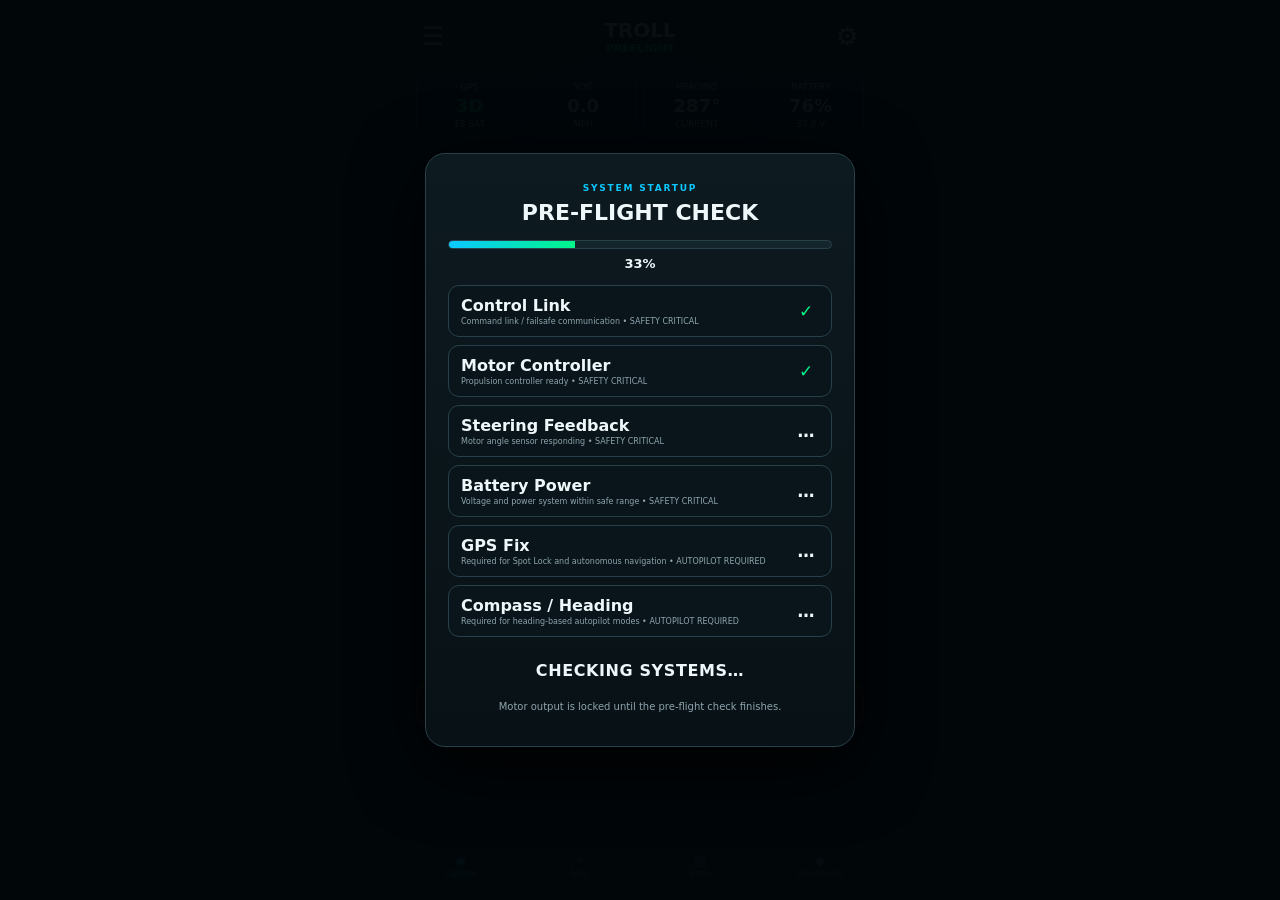
==== commit 8e3a9ef0: "Bump build to v0.29.0" ====
--- a/index.html
+++ b/index.html
@@ -1,4 +1,4 @@
-<!doctype html><html><head><meta charset="utf-8"><meta name="viewport" content="width=device-width,initial-scale=1,viewport-fit=cover"><meta name="theme-color" content="#061015"><meta http-equiv="Cache-Control" content="no-cache, no-store, must-revalidate"><meta http-equiv="Pragma" content="no-cache"><meta http-equiv="Expires" content="0"><title>TROLL Control</title><link rel="stylesheet" href="style.css?v=280"><link rel="manifest" href="manifest.webmanifest"></head><body><div class="app">
+<!doctype html><html><head><meta charset="utf-8"><meta name="viewport" content="width=device-width,initial-scale=1,viewport-fit=cover"><meta name="theme-color" content="#061015"><meta http-equiv="Cache-Control" content="no-cache, no-store, must-revalidate"><meta http-equiv="Pragma" content="no-cache"><meta http-equiv="Expires" content="0"><title>TROLL Control</title><link rel="stylesheet" href="style.css?v=290"><link rel="manifest" href="manifest.webmanifest"></head><body><div class="app">
 <header><button id="menu" class="icon">☰</button><div><b>TROLL</b><span id="connectionStatus">SIMULATOR CONNECTED</span></div><button id="settingsBtn" class="icon">⚙</button></header>
 <section class="telemetry"><div class="helpable" data-help="GPS Status|Shows GPS fix quality and satellite count."><small>GPS</small><strong>3D</strong><em>18 SAT</em></div><div><small>SOG</small><strong id="sog">0.0</strong><em>MPH</em></div><div><small>HEADING</small><strong id="heading">287°</strong><em>CURRENT</em></div><div id="batteryCard" class="helpable" data-help="Battery|Tap for the full Bluetooth battery dashboard."><small>BATTERY</small><strong>76%</strong><em>37.8 V</em></div></section>
 <main id="controlPage" class="screen"><div class="helmWrap"><div id="helm" class="helm"><div id="steerLimitShade" class="steerLimitShade"></div><div id="thrustRing" class="thrustRing"></div><div id="steerRing" class="steerRing"><div id="steerKnob" class="steerKnob"></div><div id="headingMarker" class="headingMarker">▼</div></div><button id="forward" class="drive forward helpable" data-help="Forward / Speed Up|Tap to select forward. If currently moving in reverse, thrust ramps to zero before the steering assembly flips 180° and forward thrust begins. Additional taps raise throttle.">⌃<span>FORWARD</span></button><button id="left" class="turn left helpable" data-help="Steer Left|Tap to move desired motor direction 10° left.">←</button><div id="desiredArrow" class="boat">▲</div><button id="right" class="turn right helpable" data-help="Steer Right|Tap to move desired motor direction 10° right.">→</button><button id="reverse" class="drive reverse helpable" data-help="Reverse|If moving forward, thrust ramps smoothly to zero before the steering assembly flips 180° and reverse thrust begins.">⌄<span>REVERSE</span></button></div><div class="speed"><label>THROTTLE <b id="speedVal">0%</b></label><input id="speed" type="range" min="0" max="100" value="0"><div class="ampDraw"><span>AMP DRAW</span><b id="liveAmps">0.0 A</b></div></div></div>
@@ -78,7 +78,7 @@
 <article><label for="signalLossSeconds"><b>Signal-Loss Ramp Down</b></label><div class="settingControl inlineSetting"><input id="signalLossSeconds" type="number" min="2" max="10" step="1" value="5"><span>seconds</span></div><small class="settingHint">Default: smoothly reduce thrust to zero, then require manual control until signal returns.</small></article>
 <article><b>Signal-Loss Test</b><button type="button" id="simulateSignal" class="signalTest">SIMULATE SIGNAL LOSS</button></article>
 <article><b>Motor Steering Calibration</b><span id="homeOffsetStatus">Home offset: 0°</span><button type="button" id="calibrateSteering" class="calibrateBtn">CALIBRATE MOTOR STEERING</button><small class="settingHint">Sets the motor's true straight-ahead position for this boat and mount.</small></article>
-<article><b>Motor Controller</b><span>Simulator</span></article><article><b>Battery BMS</b><span>Not connected</span></article><small class="buildTag">BUILD v0.28.0</small></div></section>
+<article><b>Motor Controller</b><span>Simulator</span></article><article><b>Battery BMS</b><span>Not connected</span></article><small class="buildTag">BUILD v0.29.0</small></div></section>
 <div id="menuDrawer" class="drawer hidden"><div class="drawerHead"><b>TROLL MENU</b><button id="closeMenu">×</button></div><button data-open="controlPage">◉ Control</button><button data-open="mapPage">⌖ Map</button><button data-open="waypointsPage">◆ Waypoints</button><button data-open="statsPage">▥ Trip Stats</button><button data-open="batteryPage">▰ Battery</button><button data-open="settingsPage">⚙ Settings</button></div><div id="drawerShade" class="drawerShade hidden"></div>
 <nav><button data-page="controlPage" class="active">◉<span>Control</span></button><button data-page="mapPage">⌖<span>Map</span></button><button data-page="statsPage">▥<span>Stats</span></button><button data-page="waypointsPage">◆<span>Waypoints</span></button></nav></div>
 <div id="waypointDetailOverlay" class="overlay hidden">
@@ -163,4 +163,4 @@
     <div class="calActions"><button type="button" id="calNo" class="calSecondary">NO</button><button type="button" id="calYes" class="calPrimary">YES — SAVE HOME</button></div>
   </div>
 </div></div>
-<div id="helpOverlay" class="overlay hidden"><div class="helpCard"><small>PRESS & HOLD HELP</small><h3 id="helpTitle"></h3><p id="helpText"></p><button id="helpClose">GOT IT</button></div></div><script>if("serviceWorker"in navigator){navigator.serviceWorker.getRegistrations().then(rs=>rs.forEach(r=>r.unregister()));}if("caches"in window){caches.keys().then(ks=>ks.forEach(k=>caches.delete(k)));}</script><script src="app.js?v=280"></script></body></html>+<div id="helpOverlay" class="overlay hidden"><div class="helpCard"><small>PRESS & HOLD HELP</small><h3 id="helpTitle"></h3><p id="helpText"></p><button id="helpClose">GOT IT</button></div></div><script>if("serviceWorker"in navigator){navigator.serviceWorker.getRegistrations().then(rs=>rs.forEach(r=>r.unregister()));}if("caches"in window){caches.keys().then(ks=>ks.forEach(k=>caches.delete(k)));}</script><script src="app.js?v=290"></script></body></html>
--- a/style.css
+++ b/style.css
@@ -429,3 +429,28 @@
 .savedMetaLine span{font-size:8px;border:1px solid var(--line);border-radius:8px;padding:3px 6px;color:#cfe1e6;background:#071116}
 .savedWaypointDetail .metaGrid{display:flex;flex-wrap:wrap;gap:5px;margin:6px 0}
 .savedWaypointDetail .metaGrid span{font-size:8px;border:1px solid var(--line);border-radius:8px;padding:3px 6px;color:#d2e4e9}
+
+/* v0.28.0 live auto throttle + waypoint detail viewer */
+.autoThrottlePanel{margin:-3px 0 10px;text-align:center;border:1px solid var(--line);border-radius:12px;padding:8px;background:#08151b}
+.autoThrottlePanel>span{display:block;font-size:8px;font-weight:900;letter-spacing:1px;color:var(--muted);margin-bottom:6px}
+.autoThrottlePanel>div{display:grid;grid-template-columns:repeat(3,1fr);gap:6px}
+.autoThrottlePanel button{height:38px;border:1px solid var(--line);border-radius:9px;background:#0d2028;color:#cfe2e7;font-weight:900}
+.autoThrottlePanel button.active{border-color:var(--cyan);background:#07303b;color:var(--cyan);box-shadow:0 0 10px #0bc8ff33}
+.waypointListCard{cursor:pointer}
+.waypointDetailCard{width:min(430px,100%);max-height:90dvh;overflow:auto;background:linear-gradient(#0d1a20,#081116);border:1px solid var(--line);border-radius:20px;padding:18px;box-shadow:0 18px 70px #000}
+.waypointDetailHead{display:flex;justify-content:space-between;align-items:flex-start;gap:10px}
+.waypointDetailHead small{font-size:9px;color:var(--cyan);font-weight:900;letter-spacing:1px}
+.waypointDetailHead h3{margin:3px 0 8px;font-size:19px}
+.waypointDetailHead button{background:none;border:0;color:white;font-size:28px}
+.waypointDetailCoords{font-size:10px;color:var(--muted);margin-bottom:8px}
+.waypointDetailDescription{font-size:11px;line-height:1.45;color:#d2e4e9;white-space:pre-wrap}
+.waypointDetailPhotos{display:grid;grid-template-columns:repeat(3,1fr);gap:7px;margin:10px 0}
+.waypointDetailPhotos img,.waypointCardPhotos img{cursor:pointer}
+.waypointDetailPhotos img{width:100%;aspect-ratio:1;object-fit:cover;border-radius:9px;border:1px solid var(--line)}
+.waypointDetailActions{display:grid;grid-template-columns:1.3fr 1fr 1fr;gap:7px;margin-top:12px}
+.waypointDetailActions button{height:42px;border-radius:10px;font-size:10px;font-weight:900;background:#0b2028;color:white;border:1px solid var(--line)}
+#detailGoTo{border-color:var(--cyan);color:var(--cyan)}
+#detailDelete{border-color:#68302f;color:#ff746f}
+.photoLightbox{position:fixed;inset:0;z-index:500;background:#000d;display:grid;place-items:center;padding:12px}
+.photoLightbox img{width:auto;height:auto;max-width:75vw;max-height:75vh;object-fit:contain;border-radius:12px;border:1px solid #ffffff33;box-shadow:0 20px 80px #000}
+.photoLightboxClose{position:fixed;top:max(18px,env(safe-area-inset-top));right:18px;width:46px;height:46px;border-radius:50%;border:1px solid #ffffff55;background:#091014dd;color:white;font-size:29px;z-index:501}
